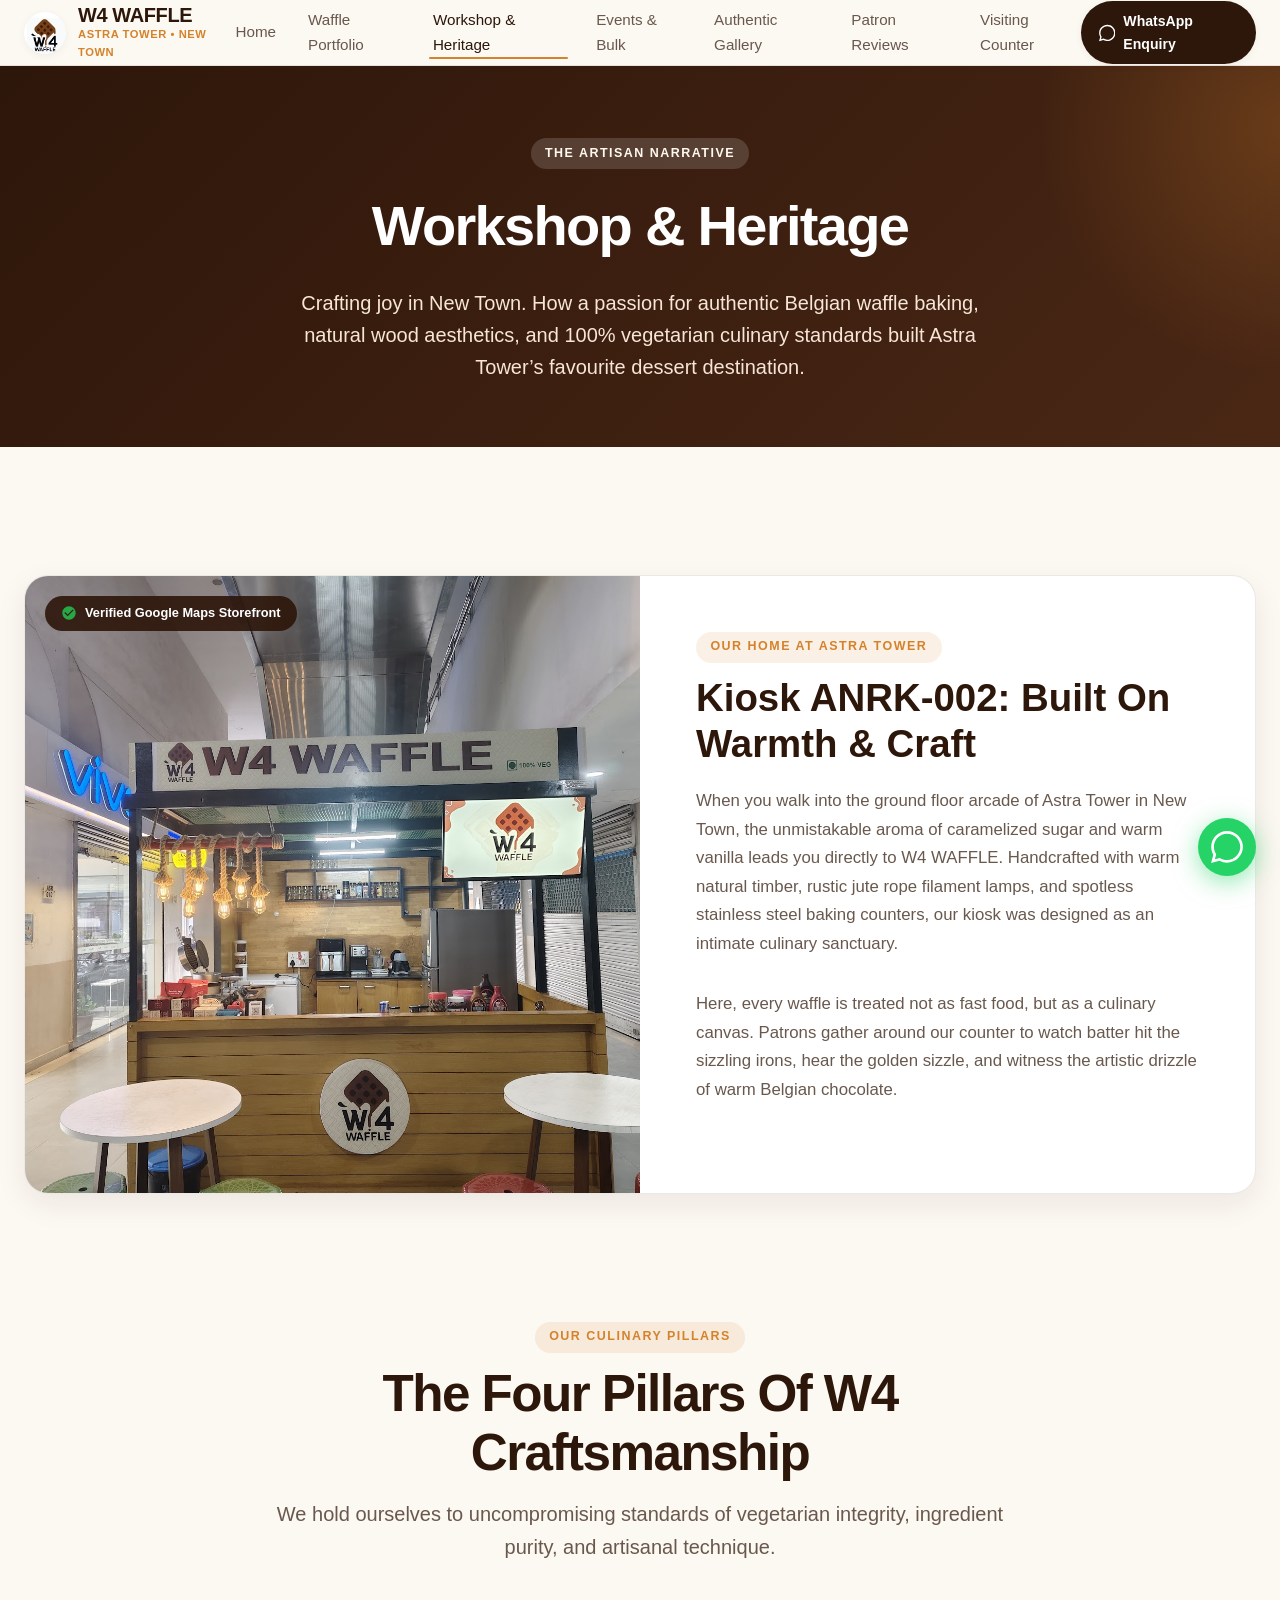
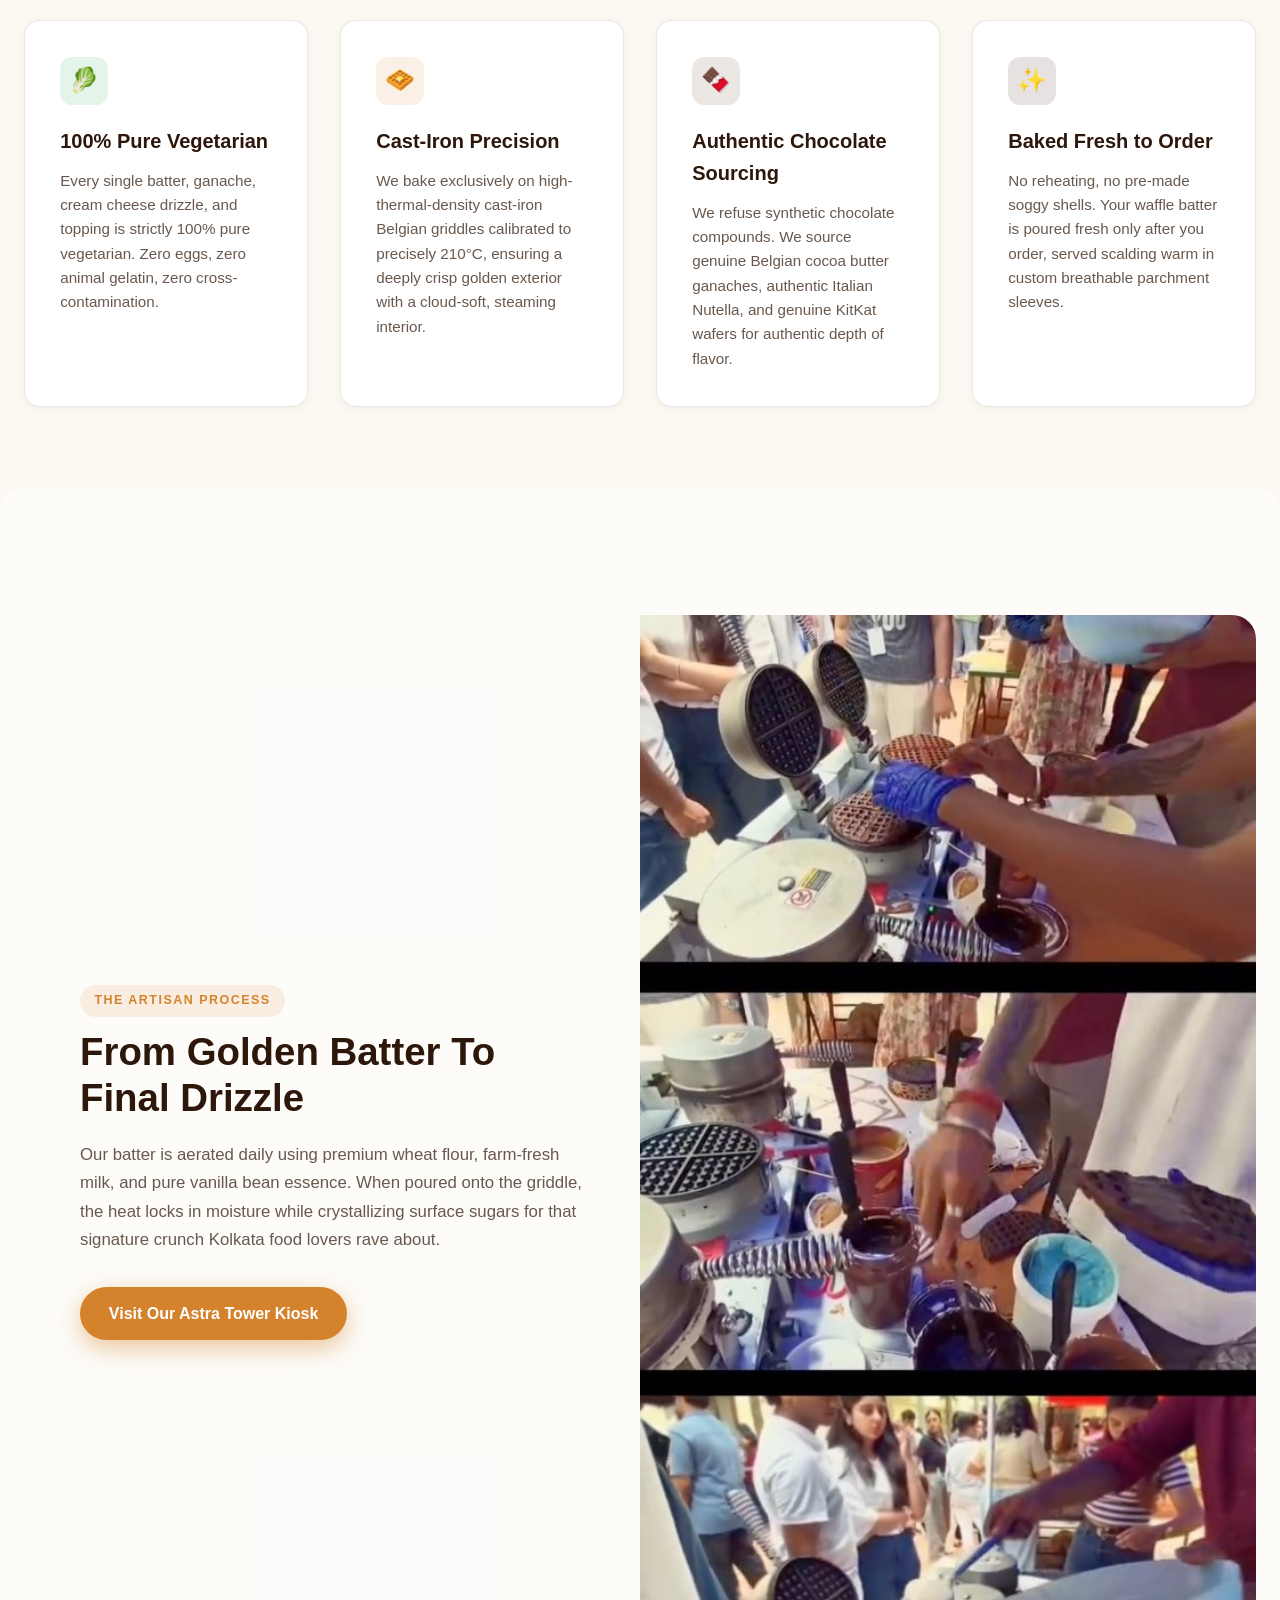
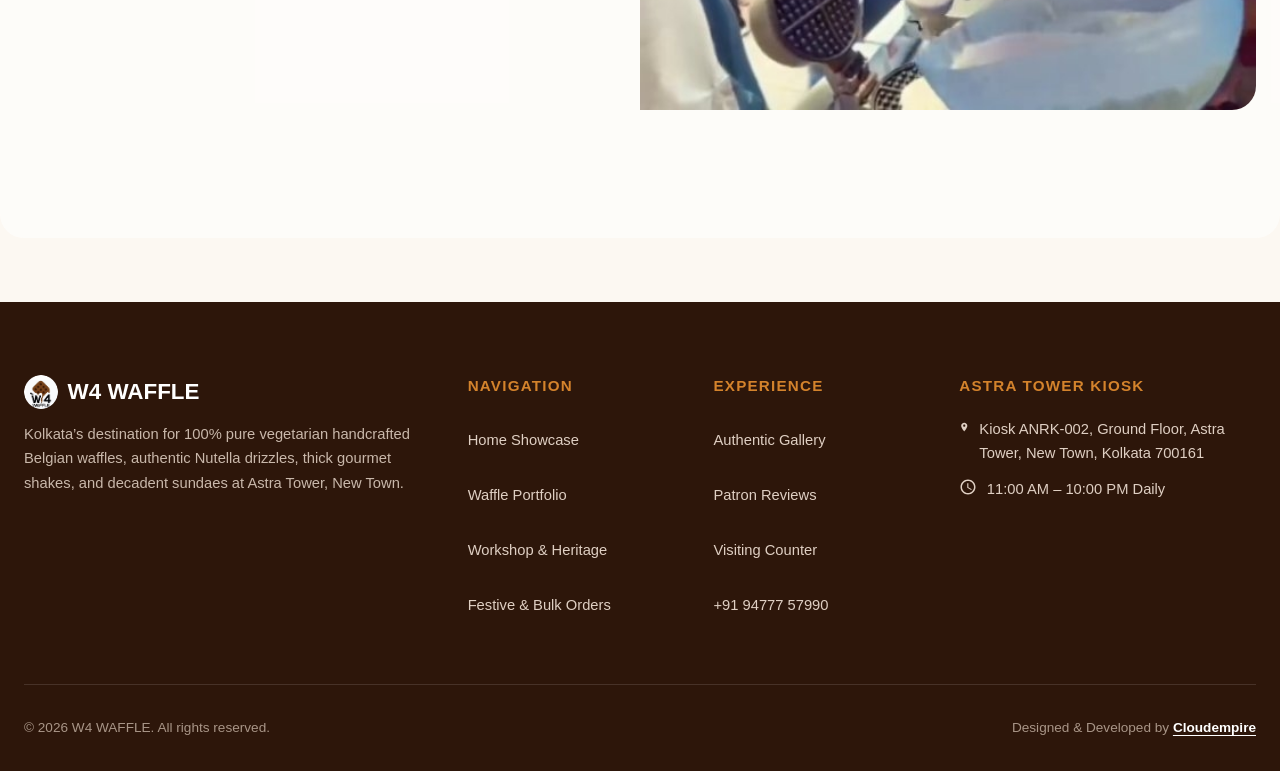
==== about.html @ 49a0f685 "Build W4 WAFFLE Kolkata multi-page portfolio website with 16:9 hero video" ====
<!DOCTYPE html>
<html lang="en">
<head>
  <meta charset="UTF-8">
  <meta name="viewport" content="width=device-width, initial-scale=1.0">
  <title>Workshop & Heritage | W4 WAFFLE Astra Tower Kolkata</title>
  <meta name="description" content="Discover the artisan craftsmanship, 100% pure vegetarian philosophy, and Astra Tower kiosk heritage behind W4 WAFFLE in New Town, Kolkata.">
  <link rel="icon" type="image/png" href="assets/images/favicon.png">
  <link rel="apple-touch-icon" href="assets/images/apple-touch-icon.png">
  <link rel="stylesheet" href="assets/css/style.css">
</head>
<body>

  <!-- Top Navigation Header -->
  <header class="site-header">
    <div class="header-inner">
      <a href="index.html" class="brand-link" aria-label="W4 WAFFLE Home">
        <img src="assets/images/logo.png" alt="W4 WAFFLE Brand Logo" class="brand-logo" width="42" height="42">
        <div class="brand-title-wrap">
          <span class="brand-name">W4 WAFFLE</span>
          <span class="brand-tag">Astra Tower • New Town</span>
        </div>
      </a>

      <nav aria-label="Primary Navigation">
        <ul class="nav-links">
          <li><a href="index.html" class="nav-link">Home</a></li>
          <li><a href="waffles.html" class="nav-link">Waffle Portfolio</a></li>
          <li><a href="about.html" class="nav-link active">Workshop & Heritage</a></li>
          <li><a href="catering.html" class="nav-link">Events & Bulk</a></li>
          <li><a href="gallery.html" class="nav-link">Authentic Gallery</a></li>
          <li><a href="reviews.html" class="nav-link">Patron Reviews</a></li>
          <li><a href="contact.html" class="nav-link">Visiting Counter</a></li>
        </ul>
      </nav>

      <div class="header-actions">
        <a href="https://wa.me/919477757990?text=Hello%20W4%20WAFFLE!%20I'd%20like%20to%20learn%20more%20about%20your%20waffle%20workshop." class="btn-header-wa" target="_blank" rel="noopener noreferrer" aria-label="Message W4 Waffle on WhatsApp">
          <svg width="18" height="18" viewBox="0 0 24 24" fill="currentColor"><path d="M.057 24l1.687-6.163c-1.041-1.804-1.588-3.849-1.587-5.946.003-6.556 5.338-11.891 11.893-11.891 3.181.001 6.167 1.24 8.413 3.488 2.245 2.248 3.481 5.236 3.48 8.414-.003 6.557-5.338 11.892-11.893 11.892-1.99-.001-3.951-.5-5.688-1.448l-6.305 1.654zm6.597-3.807c1.676.995 3.276 1.591 5.392 1.592 5.448 0 9.886-4.434 9.889-9.885.002-5.462-4.415-9.89-9.881-9.892-5.452 0-9.887 4.434-9.889 9.884-.001 2.225.651 3.891 1.746 5.634l-.999 3.648 3.742-.981z"/></svg>
          <span>WhatsApp Enquiry</span>
        </a>
        <button class="menu-toggle" aria-label="Toggle Navigation Menu" aria-expanded="false">
          <svg width="24" height="24" viewBox="0 0 24 24" fill="none" stroke="currentColor" stroke-width="2" stroke-linecap="round" stroke-linejoin="round">
            <line x1="3" y1="12" x2="21" y2="12"></line>
            <line x1="3" y1="6" x2="21" y2="6"></line>
            <line x1="3" y1="18" x2="21" y2="18"></line>
          </svg>
        </button>
      </div>
    </div>
  </header>

  <main>
    <!-- Subpage Banner -->
    <section class="subpage-banner">
      <div class="shell">
        <span class="eyebrow" style="background: rgba(255, 255, 255, 0.15); color: #fff9f0;">The Artisan Narrative</span>
        <h1 class="subpage-title">Workshop &amp; Heritage</h1>
        <p class="subpage-desc">
          Crafting joy in New Town. How a passion for authentic Belgian waffle baking, natural wood aesthetics, and 100% vegetarian culinary standards built Astra Tower’s favourite dessert destination.
        </p>
      </div>
    </section>

    <!-- Heritage Centerpiece: Real Google Maps Storefront -->
    <section class="section">
      <div class="showcase-centerpiece reveal">
        <div class="centerpiece-media">
          <img src="assets/images/storefront-kiosk.jpg" alt="W4 WAFFLE Kiosk Storefront at Astra Tower New Town" class="centerpiece-img" width="1600" height="1200" loading="lazy">
          <div class="centerpiece-badge">
            <svg width="16" height="16" viewBox="0 0 24 24" fill="#28a745"><path d="M12 2C6.48 2 2 6.48 2 12s4.48 10 10 10 10-4.48 10-10S17.52 2 12 2zm-2 15l-5-5 1.41-1.41L10 14.17l7.59-7.59L19 8l-9 9z"/></svg>
            <span>Verified Google Maps Storefront</span>
          </div>
        </div>
        <div class="centerpiece-body">
          <span class="eyebrow">Our Home At Astra Tower</span>
          <h2 class="centerpiece-title">Kiosk ANRK-002: Built On Warmth &amp; Craft</h2>
          <p class="centerpiece-text">
            When you walk into the ground floor arcade of Astra Tower in New Town, the unmistakable aroma of caramelized sugar and warm vanilla leads you directly to W4 WAFFLE. Handcrafted with warm natural timber, rustic jute rope filament lamps, and spotless stainless steel baking counters, our kiosk was designed as an intimate culinary sanctuary.
          </p>
          <p class="centerpiece-text">
            Here, every waffle is treated not as fast food, but as a culinary canvas. Patrons gather around our counter to watch batter hit the sizzling irons, hear the golden sizzle, and witness the artistic drizzle of warm Belgian chocolate.
          </p>
        </div>
      </div>
    </section>

    <!-- Sourcing & Culinary Philosophy -->
    <section class="section" style="padding-top: 0;">
      <div class="section-head reveal">
        <span class="eyebrow">Our Culinary Pillars</span>
        <h2 class="headline">The Four Pillars Of W4 Craftsmanship</h2>
        <p class="subhead">We hold ourselves to uncompromising standards of vegetarian integrity, ingredient purity, and artisanal technique.</p>
      </div>

      <div style="display: grid; grid-template-columns: repeat(auto-fit, minmax(280px, 1fr)); gap: 2rem;">
        <div class="review-card reveal" data-delay="1">
          <div style="width: 48px; height: 48px; border-radius: 12px; background: rgba(40, 167, 69, 0.12); display: flex; align-items: center; justify-content: center; margin-bottom: 1.25rem;">
            <span style="font-size: 1.5rem;">🥬</span>
          </div>
          <h3 style="font-size: 1.25rem; font-weight: 800; color: var(--color-primary); margin-bottom: 0.75rem;">100% Pure Vegetarian</h3>
          <p style="font-size: 0.95rem; color: var(--color-text-muted); line-height: 1.6;">
            Every single batter, ganache, cream cheese drizzle, and topping is strictly 100% pure vegetarian. Zero eggs, zero animal gelatin, zero cross-contamination.
          </p>
        </div>

        <div class="review-card reveal" data-delay="2">
          <div style="width: 48px; height: 48px; border-radius: 12px; background: rgba(212, 131, 44, 0.12); display: flex; align-items: center; justify-content: center; margin-bottom: 1.25rem;">
            <span style="font-size: 1.5rem;">🧇</span>
          </div>
          <h3 style="font-size: 1.25rem; font-weight: 800; color: var(--color-primary); margin-bottom: 0.75rem;">Cast-Iron Precision</h3>
          <p style="font-size: 0.95rem; color: var(--color-text-muted); line-height: 1.6;">
            We bake exclusively on high-thermal-density cast-iron Belgian griddles calibrated to precisely 210°C, ensuring a deeply crisp golden exterior with a cloud-soft, steaming interior.
          </p>
        </div>

        <div class="review-card reveal" data-delay="3">
          <div style="width: 48px; height: 48px; border-radius: 12px; background: rgba(109, 56, 30, 0.12); display: flex; align-items: center; justify-content: center; margin-bottom: 1.25rem;">
            <span style="font-size: 1.5rem;">🍫</span>
          </div>
          <h3 style="font-size: 1.25rem; font-weight: 800; color: var(--color-primary); margin-bottom: 0.75rem;">Authentic Chocolate Sourcing</h3>
          <p style="font-size: 0.95rem; color: var(--color-text-muted); line-height: 1.6;">
            We refuse synthetic chocolate compounds. We source genuine Belgian cocoa butter ganaches, authentic Italian Nutella, and genuine KitKat wafers for authentic depth of flavor.
          </p>
        </div>

        <div class="review-card reveal" data-delay="4">
          <div style="width: 48px; height: 48px; border-radius: 12px; background: rgba(45, 22, 10, 0.12); display: flex; align-items: center; justify-content: center; margin-bottom: 1.25rem;">
            <span style="font-size: 1.5rem;">✨</span>
          </div>
          <h3 style="font-size: 1.25rem; font-weight: 800; color: var(--color-primary); margin-bottom: 0.75rem;">Baked Fresh to Order</h3>
          <p style="font-size: 0.95rem; color: var(--color-text-muted); line-height: 1.6;">
            No reheating, no pre-made soggy shells. Your waffle batter is poured fresh only after you order, served scalding warm in custom breathable parchment sleeves.
          </p>
        </div>
      </div>
    </section>

    <!-- Workshop Action Showcase -->
    <section class="section" style="background: rgba(255, 255, 255, 0.6); border-radius: var(--radius-lg); margin-bottom: 4rem;">
      <div class="showcase-centerpiece reveal" style="border: none; box-shadow: none; background: transparent;">
        <div class="centerpiece-body">
          <span class="eyebrow">The Artisan Process</span>
          <h2 class="centerpiece-title">From Golden Batter To Final Drizzle</h2>
          <p class="centerpiece-text">
            Our batter is aerated daily using premium wheat flour, farm-fresh milk, and pure vanilla bean essence. When poured onto the griddle, the heat locks in moisture while crystallizing surface sugars for that signature crunch Kolkata food lovers rave about.
          </p>
          <a href="contact.html" class="btn-primary">Visit Our Astra Tower Kiosk</a>
        </div>
        <div class="centerpiece-media">
          <img src="assets/images/waffle-nutella-slice.jpg" alt="Artisan Waffle Iron Baking Workshop at W4 WAFFLE" class="centerpiece-img" width="540" height="960" loading="lazy">
        </div>
      </div>
    </section>
  </main>

  <!-- Site Footer -->
  <footer class="site-footer">
    <div class="footer-inner">
      <div class="footer-grid">
        <div>
          <div class="footer-brand-title">
            <img src="assets/images/logo.png" alt="W4 WAFFLE Logo" width="34" height="34" style="border-radius: 50%;">
            <span>W4 WAFFLE</span>
          </div>
          <p class="footer-brand-desc">
            Kolkata’s destination for 100% pure vegetarian handcrafted Belgian waffles, authentic Nutella drizzles, thick gourmet shakes, and decadent sundaes at Astra Tower, New Town.
          </p>
        </div>

        <div>
          <h3 class="footer-heading">Navigation</h3>
          <ul class="footer-links">
            <li><a href="index.html" class="footer-link">Home Showcase</a></li>
            <li><a href="waffles.html" class="footer-link">Waffle Portfolio</a></li>
            <li><a href="about.html" class="footer-link">Workshop & Heritage</a></li>
            <li><a href="catering.html" class="footer-link">Festive & Bulk Orders</a></li>
          </ul>
        </div>

        <div>
          <h3 class="footer-heading">Experience</h3>
          <ul class="footer-links">
            <li><a href="gallery.html" class="footer-link">Authentic Gallery</a></li>
            <li><a href="reviews.html" class="footer-link">Patron Reviews</a></li>
            <li><a href="contact.html" class="footer-link">Visiting Counter</a></li>
            <li><a href="tel:+919477757990" class="footer-link">+91 94777 57990</a></li>
          </ul>
        </div>

        <div>
          <h3 class="footer-heading">Astra Tower Kiosk</h3>
          <div class="footer-contact-item">
            <svg width="18" height="18" viewBox="0 0 24 24" fill="currentColor"><path d="M12 2C8.13 2 5 5.13 5 9c0 5.25 7 13 7 13s7-7.75 7-13c0-3.87-3.13-7-7-7zm0 9.5c-1.38 0-2.5-1.12-2.5-2.5s1.12-2.5 2.5-2.5 2.5 1.12 2.5 2.5-1.12 2.5-2.5 2.5z"/></svg>
            <span>Kiosk ANRK-002, Ground Floor, Astra Tower, New Town, Kolkata 700161</span>
          </div>
          <div class="footer-contact-item">
            <svg width="18" height="18" viewBox="0 0 24 24" fill="currentColor"><path d="M11.99 2C6.47 2 2 6.48 2 12s4.47 10 9.99 10C17.52 22 22 17.52 22 12S17.52 2 11.99 2zM12 20c-4.42 0-8-3.58-8-8s3.58-8 8-8 8 3.58 8 8-3.58 8-8 8zm.5-13H11v6l5.25 3.15.75-1.23-4.5-2.67z"/></svg>
            <span>11:00 AM – 10:00 PM Daily</span>
          </div>
        </div>
      </div>

      <div class="footer-bottom">
        <div>© 2026 W4 WAFFLE. All rights reserved.</div>
        <div class="cloudempire-attr">
          Designed &amp; Developed by <a href="https://cloudempire.tech/" target="_blank" rel="noopener noreferrer">Cloudempire</a>
        </div>
      </div>
    </div>
  </footer>

  <!-- Floating Mobile WhatsApp CTA -->
  <a href="https://wa.me/919477757990?text=Hello%20W4%20WAFFLE!%20I'm%20reading%20about%20your%20workshop." class="floating-wa-btn" target="_blank" rel="noopener noreferrer" aria-label="Open WhatsApp Chat">
    <svg width="32" height="32" viewBox="0 0 24 24" fill="currentColor"><path d="M.057 24l1.687-6.163c-1.041-1.804-1.588-3.849-1.587-5.946.003-6.556 5.338-11.891 11.893-11.891 3.181.001 6.167 1.24 8.413 3.488 2.245 2.248 3.481 5.236 3.48 8.414-.003 6.557-5.338 11.892-11.893 11.892-1.99-.001-3.951-.5-5.688-1.448l-6.305 1.654zm6.597-3.807c1.676.995 3.276 1.591 5.392 1.592 5.448 0 9.886-4.434 9.889-9.885.002-5.462-4.415-9.89-9.881-9.892-5.452 0-9.887 4.434-9.889 9.884-.001 2.225.651 3.891 1.746 5.634l-.999 3.648 3.742-.981z"/></svg>
  </a>

  <script src="assets/js/main.js"></script>
</body>
</html>
---- assets/css/style.css ----
/* ==========================================================================
   W4 WAFFLE - Modern Artisan Dessert Portfolio
   Astra Tower, New Town, Kolkata
   Apple-Inspired Aesthetics | WCAG AA Contrast | Fluid Responsiveness
   ========================================================================== */

:root {
  --color-bg: #fcf8f2;
  --color-surface: #ffffff;
  --color-surface-glass: rgba(255, 255, 255, 0.88);
  --color-card-bg: rgba(255, 255, 255, 0.94);
  --color-primary: #2d160a;
  --color-primary-light: #4a2715;
  --color-accent: #d4832c;
  --color-accent-hover: #b86e20;
  --color-accent-subtle: rgba(212, 131, 44, 0.12);
  --color-text-main: #1d1510;
  --color-text-muted: #69584d;
  --color-text-light: #948175;
  --color-border: rgba(69, 36, 17, 0.1);
  --color-border-glow: rgba(212, 131, 44, 0.35);
  --color-wa: #25D366;
  --color-wa-hover: #1ebd5b;
  
  --radius-sm: 8px;
  --radius-md: 16px;
  --radius-lg: 24px;
  --radius-full: 9999px;
  
  --shadow-sm: 0 2px 8px rgba(45, 22, 10, 0.05);
  --shadow-md: 0 10px 30px rgba(45, 22, 10, 0.08);
  --shadow-lg: 0 20px 50px rgba(45, 22, 10, 0.12);
  --shadow-glow: 0 0 35px rgba(212, 131, 44, 0.28);
  
  --font-sans: -apple-system, BlinkMacSystemFont, "SF Pro Display", "SF Pro Text", "Segoe UI", Roboto, Helvetica, Arial, sans-serif;
  --font-serif: "New York", Georgia, Cambria, "Times New Roman", serif;
  
  --transition-fast: 0.2s cubic-bezier(0.16, 1, 0.3, 1);
  --transition-smooth: 0.35s cubic-bezier(0.16, 1, 0.3, 1);
  --transition-bounce: 0.5s cubic-bezier(0.34, 1.56, 0.64, 1);
}

*, *::before, *::after {
  box-sizing: border-box;
  margin: 0;
  padding: 0;
}

html {
  scroll-behavior: smooth;
  font-size: 16px;
  background-color: var(--color-bg);
  color: var(--color-text-main);
  font-family: var(--font-sans);
  -webkit-font-smoothing: antialiased;
  -moz-osx-font-smoothing: grayscale;
}

body {
  min-height: 100vh;
  display: flex;
  flex-direction: column;
  overflow-x: hidden;
  line-height: 1.6;
}

img, video {
  max-width: 100%;
  height: auto;
  display: block;
}

a {
  color: inherit;
  text-decoration: none;
  transition: color var(--transition-fast);
}

button {
  font: inherit;
  border: none;
  background: none;
  cursor: pointer;
}

/* ==========================================================================
   Typography & Utilities
   ========================================================================== */
.section {
  max-width: 1320px;
  margin: 0 auto;
  padding: 5rem 1.5rem;
  width: 100%;
}

.shell {
  max-width: 860px;
  margin: 0 auto;
  width: 100%;
}

.section-head {
  text-align: center;
  max-width: 760px;
  margin: 0 auto 3.5rem;
}

.eyebrow {
  display: inline-flex;
  align-items: center;
  gap: 0.5rem;
  text-transform: uppercase;
  font-size: 0.78rem;
  font-weight: 700;
  letter-spacing: 0.12em;
  color: var(--color-accent);
  margin-bottom: 0.75rem;
  padding: 0.35rem 0.9rem;
  background: var(--color-accent-subtle);
  border-radius: var(--radius-full);
}

.headline {
  font-size: clamp(2.2rem, 4vw, 3.2rem);
  font-weight: 800;
  line-height: 1.15;
  color: var(--color-primary);
  letter-spacing: -0.03em;
  margin-bottom: 1rem;
}

.subhead {
  font-size: clamp(1.05rem, 1.8vw, 1.25rem);
  color: var(--color-text-muted);
  line-height: 1.65;
  font-weight: 400;
}

/* ==========================================================================
   Header & Navigation
   ========================================================================== */
.site-header {
  position: sticky;
  top: 0;
  z-index: 1000;
  background: rgba(252, 248, 242, 0.92);
  backdrop-filter: blur(20px);
  -webkit-backdrop-filter: blur(20px);
  border-bottom: 1px solid var(--color-border);
  height: 66px;
  display: flex;
  align-items: center;
}

.header-inner {
  max-width: 1320px;
  margin: 0 auto;
  padding: 0 1.5rem;
  width: 100%;
  display: flex;
  align-items: center;
  justify-content: space-between;
}

.brand-link {
  display: flex;
  align-items: center;
  gap: 0.75rem;
  font-weight: 800;
  font-size: 1.25rem;
  color: var(--color-primary);
  min-height: 44px;
}

.brand-logo {
  width: 42px;
  height: 42px;
  object-fit: contain;
  border-radius: var(--radius-full);
  box-shadow: var(--shadow-sm);
}

.brand-title-wrap {
  display: flex;
  flex-direction: column;
}

.brand-name {
  line-height: 1.1;
  letter-spacing: -0.02em;
}

.brand-tag {
  font-size: 0.7rem;
  color: var(--color-accent);
  font-weight: 600;
  letter-spacing: 0.05em;
  text-transform: uppercase;
}

.nav-links {
  display: flex;
  align-items: center;
  gap: 1.5rem;
  list-style: none;
}

.nav-link {
  font-size: 0.95rem;
  font-weight: 500;
  color: var(--color-text-muted);
  padding: 0.5rem 0.25rem;
  position: relative;
  min-height: 44px;
  display: inline-flex;
  align-items: center;
}

.nav-link:hover, .nav-link.active {
  color: var(--color-primary);
}

.nav-link.active::after {
  content: "";
  position: absolute;
  bottom: 6px;
  left: 0;
  right: 0;
  height: 2px;
  background: var(--color-accent);
  border-radius: var(--radius-full);
}

.header-actions {
  display: flex;
  align-items: center;
  gap: 0.75rem;
}

.btn-header-wa {
  display: inline-flex;
  align-items: center;
  gap: 0.5rem;
  background: var(--color-primary);
  color: #ffffff;
  padding: 0.55rem 1.1rem;
  border-radius: var(--radius-full);
  font-size: 0.88rem;
  font-weight: 600;
  min-height: 44px;
  box-shadow: var(--shadow-sm);
  transition: transform var(--transition-fast), background var(--transition-fast);
}

.btn-header-wa:hover {
  background: var(--color-primary-light);
  transform: translateY(-1px);
}

.menu-toggle {
  display: none;
  width: 44px;
  height: 44px;
  align-items: center;
  justify-content: center;
  background: transparent;
  color: var(--color-primary);
  min-height: 44px;
  min-width: 44px;
}

/* ==========================================================================
   Hero Section & 16:9 Landscape Video
   ========================================================================== */
.hero-section {
  position: relative;
  width: 100%;
  min-height: 82vh;
  display: flex;
  align-items: center;
  justify-content: center;
  background: #150904;
  overflow: hidden;
}

.hero-video-wrap {
  position: absolute;
  top: 0;
  left: 0;
  width: 100%;
  height: 100%;
  z-index: 1;
}

.hero-video {
  width: 100%;
  height: 100%;
  object-fit: cover;
  opacity: 0.78;
}

.hero-overlay {
  position: absolute;
  top: 0;
  left: 0;
  width: 100%;
  height: 100%;
  z-index: 2;
  background: linear-gradient(
    180deg,
    rgba(21, 9, 4, 0.45) 0%,
    rgba(21, 9, 4, 0.65) 50%,
    rgba(21, 9, 4, 0.92) 100%
  );
}

.hero-content {
  position: relative;
  z-index: 3;
  max-width: 960px;
  margin: 0 auto;
  padding: 4rem 1.5rem;
  text-align: center;
  color: #ffffff;
}

.hero-badge {
  display: inline-flex;
  align-items: center;
  gap: 0.5rem;
  background: rgba(255, 255, 255, 0.15);
  backdrop-filter: blur(12px);
  -webkit-backdrop-filter: blur(12px);
  border: 1px solid rgba(255, 255, 255, 0.25);
  border-radius: var(--radius-full);
  padding: 0.4rem 1.1rem;
  font-size: 0.85rem;
  font-weight: 600;
  color: #fff9f0;
  margin-bottom: 1.5rem;
  box-shadow: 0 4px 20px rgba(0, 0, 0, 0.3);
}

.hero-title {
  font-size: clamp(2.5rem, 6vw, 4.2rem);
  font-weight: 900;
  line-height: 1.08;
  letter-spacing: -0.04em;
  margin-bottom: 1.25rem;
  text-shadow: 0 3px 20px rgba(0, 0, 0, 0.6);
}

.hero-subtitle {
  font-size: clamp(1.1rem, 2.2vw, 1.35rem);
  color: #f7e9dc;
  max-width: 740px;
  margin: 0 auto 2.5rem;
  line-height: 1.6;
  text-shadow: 0 2px 10px rgba(0, 0, 0, 0.5);
}

.hero-cta-group {
  display: flex;
  align-items: center;
  justify-content: center;
  gap: 1rem;
  flex-wrap: wrap;
}

.btn-primary {
  display: inline-flex;
  align-items: center;
  gap: 0.6rem;
  background: var(--color-accent);
  color: #ffffff;
  padding: 0.85rem 1.8rem;
  border-radius: var(--radius-full);
  font-weight: 700;
  font-size: 1rem;
  min-height: 48px;
  box-shadow: 0 8px 25px rgba(212, 131, 44, 0.45);
  transition: transform var(--transition-fast), background var(--transition-fast), box-shadow var(--transition-fast);
}

.btn-primary:hover {
  background: var(--color-accent-hover);
  transform: translateY(-2px);
  box-shadow: 0 12px 30px rgba(212, 131, 44, 0.6);
}

.btn-glass {
  display: inline-flex;
  align-items: center;
  gap: 0.6rem;
  background: rgba(255, 255, 255, 0.12);
  backdrop-filter: blur(12px);
  -webkit-backdrop-filter: blur(12px);
  border: 1px solid rgba(255, 255, 255, 0.3);
  color: #ffffff;
  padding: 0.85rem 1.8rem;
  border-radius: var(--radius-full);
  font-weight: 600;
  font-size: 1rem;
  min-height: 48px;
  transition: transform var(--transition-fast), background var(--transition-fast);
}

.btn-glass:hover {
  background: rgba(255, 255, 255, 0.22);
  transform: translateY(-2px);
}

.hero-controls {
  position: absolute;
  bottom: 24px;
  right: 24px;
  z-index: 5;
}

.video-toggle-btn {
  background: rgba(255, 255, 255, 0.18);
  backdrop-filter: blur(10px);
  border: 1px solid rgba(255, 255, 255, 0.35);
  color: #ffffff;
  width: 44px;
  height: 44px;
  border-radius: var(--radius-full);
  display: flex;
  align-items: center;
  justify-content: center;
  cursor: pointer;
  transition: background var(--transition-fast);
  min-height: 44px;
  min-width: 44px;
}

.video-toggle-btn:hover {
  background: rgba(255, 255, 255, 0.32);
}

/* ==========================================================================
   TheDivine-Style Sticky Floating Filter Rail (MANDATORY STANDARD)
   ========================================================================== */
.filter-rail-sticky-wrap {
  position: sticky;
  top: 72px;
  z-index: 50;
  display: flex;
  justify-content: center;
  width: 100%;
  pointer-events: none;
  margin: -1.5rem auto 3rem;
  padding: 0 1rem;
}

.portfolio-filter {
  pointer-events: auto;
  display: flex;
  gap: 8px;
  flex-wrap: nowrap;
  overflow-x: auto;
  max-width: 100%;
  padding: 7px 10px;
  background: rgba(255, 250, 242, 0.96);
  border: 1px solid rgba(212, 163, 89, 0.35);
  border-radius: 100px;
  box-shadow: 0 14px 35px rgba(12, 30, 40, 0.12);
  backdrop-filter: blur(20px);
  -webkit-backdrop-filter: blur(20px);
  scrollbar-width: none;
  -webkit-overflow-scrolling: touch;
  scroll-snap-type: x mandatory;
}

.portfolio-filter::-webkit-scrollbar {
  display: none;
}

.filter-btn {
  flex: 0 0 auto;
  white-space: nowrap;
  scroll-snap-align: center;
  border-radius: 100px;
  padding: 9px 18px;
  font-size: 0.9rem;
  font-weight: 600;
  color: var(--color-text-muted);
  background: transparent;
  transition: all var(--transition-fast);
  min-height: 44px;
  display: inline-flex;
  align-items: center;
  justify-content: center;
}

.filter-btn:hover {
  color: var(--color-primary);
  background: rgba(212, 131, 44, 0.08);
}

.filter-btn.active {
  background: var(--color-primary);
  color: #ffffff;
  box-shadow: 0 4px 15px rgba(45, 22, 10, 0.25);
}

/* ==========================================================================
   Culinary Portfolio Grid & Cards
   ========================================================================== */
.portfolio-grid {
  display: grid;
  grid-template-columns: repeat(auto-fill, minmax(320px, 1fr));
  gap: 2rem;
  width: 100%;
}

.portfolio-card {
  background: var(--color-card-bg);
  border: 1px solid var(--color-border);
  border-radius: var(--radius-lg);
  overflow: hidden;
  box-shadow: var(--shadow-sm);
  display: flex;
  flex-direction: column;
  transition: transform var(--transition-smooth), box-shadow var(--transition-smooth), border-color var(--transition-smooth);
}

.portfolio-card:hover {
  transform: translateY(-8px);
  box-shadow: var(--shadow-lg);
  border-color: var(--color-border-glow);
}

.portfolio-card-media {
  position: relative;
  width: 100%;
  padding-top: 66%; /* 3:2 Aspect Ratio */
  overflow: hidden;
  background: #f0e6da;
}

.portfolio-card-img {
  position: absolute;
  top: 0;
  left: 0;
  width: 100%;
  height: 100%;
  object-fit: cover;
  transition: transform 0.6s cubic-bezier(0.16, 1, 0.3, 1);
}

.portfolio-card:hover .portfolio-card-img {
  transform: scale(1.05);
}

.portfolio-card-badge {
  position: absolute;
  top: 14px;
  right: 14px;
  background: rgba(45, 22, 10, 0.85);
  color: #ffffff;
  font-size: 0.72rem;
  font-weight: 700;
  text-transform: uppercase;
  letter-spacing: 0.06em;
  padding: 0.3rem 0.75rem;
  border-radius: var(--radius-full);
  backdrop-filter: blur(8px);
}

.portfolio-card-veg {
  position: absolute;
  top: 14px;
  left: 14px;
  width: 22px;
  height: 22px;
  background: #ffffff;
  border: 2px solid #28a745;
  border-radius: 4px;
  display: flex;
  align-items: center;
  justify-content: center;
}

.portfolio-card-veg::after {
  content: "";
  width: 8px;
  height: 8px;
  background: #28a745;
  border-radius: 50%;
}

.portfolio-card-body {
  padding: 1.75rem;
  display: flex;
  flex-direction: column;
  flex-grow: 1;
}

.portfolio-card-category {
  font-size: 0.76rem;
  font-weight: 700;
  color: var(--color-accent);
  text-transform: uppercase;
  letter-spacing: 0.08em;
  margin-bottom: 0.4rem;
}

.portfolio-card-title {
  font-size: 1.35rem;
  font-weight: 800;
  color: var(--color-primary);
  line-height: 1.25;
  margin-bottom: 0.75rem;
}

.portfolio-card-desc {
  font-size: 0.95rem;
  color: var(--color-text-muted);
  line-height: 1.6;
  margin-bottom: 1.25rem;
  flex-grow: 1;
}

.portfolio-card-specs {
  display: flex;
  flex-wrap: wrap;
  gap: 0.5rem;
  margin-bottom: 1.5rem;
}

.spec-chip {
  background: var(--color-bg);
  border: 1px solid var(--color-border);
  font-size: 0.75rem;
  font-weight: 600;
  color: var(--color-text-muted);
  padding: 0.25rem 0.65rem;
  border-radius: var(--radius-full);
}

.portfolio-card-footer {
  border-top: 1px solid var(--color-border);
  padding-top: 1.25rem;
  display: flex;
  align-items: center;
  justify-content: space-between;
}

.btn-card-wa {
  display: inline-flex;
  align-items: center;
  gap: 0.5rem;
  background: #25D366;
  color: #ffffff;
  padding: 0.6rem 1.1rem;
  border-radius: var(--radius-full);
  font-size: 0.88rem;
  font-weight: 700;
  min-height: 44px;
  transition: transform var(--transition-fast), background var(--transition-fast);
}

.btn-card-wa:hover {
  background: #1ebd5b;
  transform: translateY(-2px);
}

/* ==========================================================================
   Centerpiece Showcase (Heritage Workshop / Real Kiosk)
   ========================================================================== */
.showcase-centerpiece {
  background: #ffffff;
  border-radius: var(--radius-lg);
  border: 1px solid var(--color-border);
  overflow: hidden;
  box-shadow: var(--shadow-md);
  display: grid;
  grid-template-columns: 1fr 1fr;
  align-items: center;
  margin: 3rem 0;
}

.centerpiece-media {
  position: relative;
  height: 100%;
  min-height: 440px;
}

.centerpiece-img {
  width: 100%;
  height: 100%;
  object-fit: cover;
}

.centerpiece-badge {
  position: absolute;
  top: 20px;
  left: 20px;
  background: rgba(45, 22, 10, 0.9);
  color: #ffffff;
  padding: 0.45rem 1rem;
  border-radius: var(--radius-full);
  font-size: 0.8rem;
  font-weight: 700;
  display: inline-flex;
  align-items: center;
  gap: 0.5rem;
}

.centerpiece-body {
  padding: 3.5rem;
}

.centerpiece-title {
  font-size: clamp(1.8rem, 3vw, 2.4rem);
  font-weight: 800;
  color: var(--color-primary);
  line-height: 1.2;
  margin-bottom: 1.25rem;
}

.centerpiece-text {
  font-size: 1.05rem;
  color: var(--color-text-muted);
  line-height: 1.7;
  margin-bottom: 2rem;
}

.feature-list {
  list-style: none;
  display: flex;
  flex-direction: column;
  gap: 0.9rem;
  margin-bottom: 2rem;
}

.feature-item {
  display: flex;
  align-items: flex-start;
  gap: 0.75rem;
  font-size: 0.95rem;
  color: var(--color-text-main);
  font-weight: 500;
}

.feature-icon {
  width: 22px;
  height: 22px;
  color: var(--color-accent);
  flex-shrink: 0;
  margin-top: 2px;
}

/* ==========================================================================
   Reviews & Testimonials
   ========================================================================== */
.reviews-grid {
  display: grid;
  grid-template-columns: repeat(auto-fit, minmax(310px, 1fr));
  gap: 2rem;
}

.review-card {
  background: var(--color-surface);
  border: 1px solid var(--color-border);
  border-radius: var(--radius-md);
  padding: 2.2rem;
  box-shadow: var(--shadow-sm);
  display: flex;
  flex-direction: column;
  transition: transform var(--transition-smooth), box-shadow var(--transition-smooth);
}

.review-card:hover {
  transform: translateY(-6px);
  box-shadow: var(--shadow-md);
}

.review-stars {
  display: flex;
  gap: 3px;
  color: #f5a623;
  margin-bottom: 1rem;
}

.review-text {
  font-size: 1.05rem;
  color: var(--color-text-main);
  line-height: 1.65;
  font-style: italic;
  margin-bottom: 1.5rem;
  flex-grow: 1;
}

.review-author-wrap {
  display: flex;
  align-items: center;
  justify-content: space-between;
  border-top: 1px solid var(--color-border);
  padding-top: 1rem;
}

.review-author-info {
  display: flex;
  flex-direction: column;
}

.review-author {
  font-weight: 700;
  color: var(--color-primary);
  font-size: 0.95rem;
}

.review-meta {
  font-size: 0.78rem;
  color: var(--color-text-light);
}

.review-verified-badge {
  display: inline-flex;
  align-items: center;
  gap: 0.35rem;
  font-size: 0.75rem;
  font-weight: 600;
  color: #28a745;
  background: rgba(40, 167, 69, 0.1);
  padding: 0.25rem 0.6rem;
  border-radius: var(--radius-full);
}

/* ==========================================================================
   Gallery Section
   ========================================================================== */
.gallery-grid {
  display: grid;
  grid-template-columns: repeat(auto-fill, minmax(280px, 1fr));
  gap: 1.5rem;
}

.gallery-item {
  position: relative;
  border-radius: var(--radius-md);
  overflow: hidden;
  box-shadow: var(--shadow-sm);
  aspect-ratio: 4/3;
  background: #eee;
  cursor: pointer;
}

.gallery-img {
  width: 100%;
  height: 100%;
  object-fit: cover;
  transition: transform 0.5s ease;
}

.gallery-item:hover .gallery-img {
  transform: scale(1.06);
}

.gallery-caption {
  position: absolute;
  bottom: 0;
  left: 0;
  right: 0;
  padding: 1.5rem 1rem 0.8rem;
  background: linear-gradient(0deg, rgba(0, 0, 0, 0.8) 0%, transparent 100%);
  color: #ffffff;
  font-size: 0.85rem;
  font-weight: 600;
  transform: translateY(100%);
  transition: transform 0.3s ease;
}

.gallery-item:hover .gallery-caption {
  transform: translateY(0);
}

/* ==========================================================================
   Subpage Banners
   ========================================================================== */
.subpage-banner {
  background: linear-gradient(135deg, #2d160a 0%, #4a2715 100%);
  color: #ffffff;
  padding: 4.5rem 1.5rem 4rem;
  text-align: center;
  position: relative;
  overflow: hidden;
}

.subpage-banner::before {
  content: "";
  position: absolute;
  top: -50%;
  right: -20%;
  width: 500px;
  height: 500px;
  background: radial-gradient(circle, rgba(212, 131, 44, 0.25) 0%, transparent 70%);
  pointer-events: none;
}

.subpage-title {
  font-size: clamp(2.4rem, 5vw, 3.5rem);
  font-weight: 900;
  letter-spacing: -0.03em;
  margin-bottom: 1rem;
}

.subpage-desc {
  font-size: clamp(1.05rem, 2vw, 1.25rem);
  color: #f7e6d6;
  max-width: 680px;
  margin: 0 auto;
  line-height: 1.6;
}

/* ==========================================================================
   Bespoke WhatsApp Inquiry Form
   ========================================================================== */
.inquiry-card {
  background: #ffffff;
  border: 1px solid var(--color-border);
  border-radius: var(--radius-lg);
  padding: 3rem;
  box-shadow: var(--shadow-md);
  max-width: 760px;
  margin: 0 auto;
}

.form-grid {
  display: grid;
  grid-template-columns: 1fr 1fr;
  gap: 1.5rem;
  margin-bottom: 1.5rem;
}

.form-group-full {
  grid-column: 1 / -1;
}

.form-label {
  display: block;
  font-size: 0.85rem;
  font-weight: 700;
  color: var(--color-primary);
  margin-bottom: 0.5rem;
}

.form-input, .form-select, .form-textarea {
  width: 100%;
  padding: 0.85rem 1rem;
  border: 1px solid var(--color-border);
  border-radius: var(--radius-sm);
  background: var(--color-bg);
  color: var(--color-text-main);
  font-size: 0.95rem;
  transition: border-color var(--transition-fast), box-shadow var(--transition-fast);
  min-height: 44px;
}

.form-input:focus, .form-select:focus, .form-textarea:focus {
  outline: none;
  border-color: var(--color-accent);
  box-shadow: 0 0 0 3px rgba(212, 131, 44, 0.2);
}

.form-textarea {
  resize: vertical;
  min-height: 100px;
}

.form-helper {
  font-size: 0.8rem;
  color: var(--color-text-light);
  margin-top: 0.4rem;
}

.btn-form-submit {
  display: flex;
  align-items: center;
  justify-content: center;
  gap: 0.6rem;
  width: 100%;
  background: var(--color-wa);
  color: #ffffff;
  padding: 1rem 2rem;
  border-radius: var(--radius-full);
  font-size: 1.05rem;
  font-weight: 700;
  min-height: 52px;
  box-shadow: 0 6px 20px rgba(37, 211, 102, 0.35);
  transition: background var(--transition-fast), transform var(--transition-fast);
}

.btn-form-submit:hover {
  background: var(--color-wa-hover);
  transform: translateY(-2px);
}

/* ==========================================================================
   Footer
   ========================================================================== */
.site-footer {
  background: var(--color-primary);
  color: #f7ede2;
  padding: 4.5rem 1.5rem 2rem;
  margin-top: auto;
}

.footer-inner {
  max-width: 1320px;
  margin: 0 auto;
}

.footer-grid {
  display: grid;
  grid-template-columns: 2fr 1fr 1fr 1.5fr;
  gap: 3rem;
  margin-bottom: 3.5rem;
}

.footer-brand-title {
  font-size: 1.4rem;
  font-weight: 800;
  color: #ffffff;
  margin-bottom: 0.75rem;
  display: flex;
  align-items: center;
  gap: 0.6rem;
}

.footer-brand-desc {
  font-size: 0.92rem;
  color: #c9b8ab;
  line-height: 1.65;
  margin-bottom: 1.5rem;
}

.footer-heading {
  font-size: 0.95rem;
  font-weight: 700;
  text-transform: uppercase;
  letter-spacing: 0.08em;
  color: var(--color-accent);
  margin-bottom: 1.25rem;
}

.footer-links {
  list-style: none;
  display: flex;
  flex-direction: column;
  gap: 0.7rem;
}

.footer-link {
  font-size: 0.92rem;
  color: #dfcfc3;
  transition: color var(--transition-fast);
  min-height: 44px;
  display: inline-flex;
  align-items: center;
}

.footer-link:hover {
  color: #ffffff;
}

.footer-contact-item {
  display: flex;
  align-items: flex-start;
  gap: 0.6rem;
  font-size: 0.92rem;
  color: #dfcfc3;
  margin-bottom: 0.75rem;
}

.footer-bottom {
  border-top: 1px solid rgba(255, 255, 255, 0.12);
  padding-top: 2rem;
  display: flex;
  align-items: center;
  justify-content: space-between;
  flex-wrap: wrap;
  gap: 1rem;
  font-size: 0.85rem;
  color: #a89587;
}

.cloudempire-attr a {
  color: #ffffff;
  font-weight: 600;
  text-decoration: underline;
  text-underline-offset: 3px;
}

/* Floating Mobile WhatsApp Button */
.floating-wa-btn {
  position: fixed;
  bottom: 24px;
  right: 24px;
  z-index: 990;
  width: 58px;
  height: 58px;
  border-radius: var(--radius-full);
  background: var(--color-wa);
  color: #ffffff;
  display: flex;
  align-items: center;
  justify-content: center;
  box-shadow: 0 6px 25px rgba(37, 211, 102, 0.5);
  transition: transform var(--transition-fast), background var(--transition-fast);
  min-width: 44px;
  min-height: 44px;
}

.floating-wa-btn:hover {
  background: var(--color-wa-hover);
  transform: scale(1.08);
}

/* ==========================================================================
   Animations & Reveals
   ========================================================================== */
.reveal {
  opacity: 0;
  transform: translateY(24px);
  transition: opacity 0.8s cubic-bezier(0.16, 1, 0.3, 1), transform 0.8s cubic-bezier(0.16, 1, 0.3, 1);
}

.reveal.active {
  opacity: 1;
  transform: translateY(0);
}

[data-delay="1"] { transition-delay: 0.1s; }
[data-delay="2"] { transition-delay: 0.2s; }
[data-delay="3"] { transition-delay: 0.3s; }
[data-delay="4"] { transition-delay: 0.4s; }

@keyframes floatBadge {
  0%, 100% { transform: translateY(0px); }
  50% { transform: translateY(-6px); }
}

.float-badge {
  animation: floatBadge 4s ease-in-out infinite;
}

/* ==========================================================================
   Mobile Responsiveness & Mandatory Drawer Fix
   ========================================================================== */
@media (max-width: 960px) {
  .site-header {
    height: 66px;
  }

  .menu-toggle {
    display: flex;
  }

  /* MANDATORY MOBILE MENU DRAWER FIX (Line 103 of Instructions) */
  .nav-links {
    position: fixed;
    top: 66px;
    left: 0;
    width: 100vw;
    height: calc(100vh - 66px);
    height: calc(100dvh - 66px);
    overflow-y: auto;
    z-index: 999;
    background: rgba(252, 248, 242, 0.98);
    backdrop-filter: blur(25px);
    -webkit-backdrop-filter: blur(25px);
    flex-direction: column;
    align-items: stretch;
    padding: 2.5rem 2rem;
    gap: 1rem;
    transform: translateX(-100%);
    transition: transform 0.35s cubic-bezier(0.16, 1, 0.3, 1);
  }

  .nav-links.open {
    transform: translateX(0);
  }

  .nav-link {
    font-size: 1.25rem;
    font-weight: 700;
    padding: 0.75rem 1rem;
    border-radius: var(--radius-md);
    min-height: 48px;
  }

  .nav-link:hover, .nav-link.active {
    background: rgba(212, 131, 44, 0.1);
  }

  .showcase-centerpiece {
    grid-template-columns: 1fr;
  }

  .centerpiece-media {
    min-height: 300px;
  }

  .centerpiece-body {
    padding: 2.2rem 1.5rem;
  }

  .footer-grid {
    grid-template-columns: 1fr 1fr;
    gap: 2.5rem;
  }

  .form-grid {
    grid-template-columns: 1fr;
  }
}

@media (max-width: 640px) {
  .footer-grid {
    grid-template-columns: 1fr;
  }
  
  .filter-rail-sticky-wrap {
    top: 66px;
    padding: 0 0.5rem;
  }

  .portfolio-filter {
    padding: 6px 8px;
    gap: 6px;
  }

  .filter-btn {
    padding: 8px 14px;
    font-size: 0.85rem;
  }

  .inquiry-card {
    padding: 2rem 1.25rem;
  }
}

@media (prefers-reduced-motion: reduce) {
  *, *::before, *::after {
    animation-duration: 0.01ms !important;
    animation-iteration-count: 1 !important;
    transition-duration: 0.01ms !important;
    scroll-behavior: auto !important;
  }
}
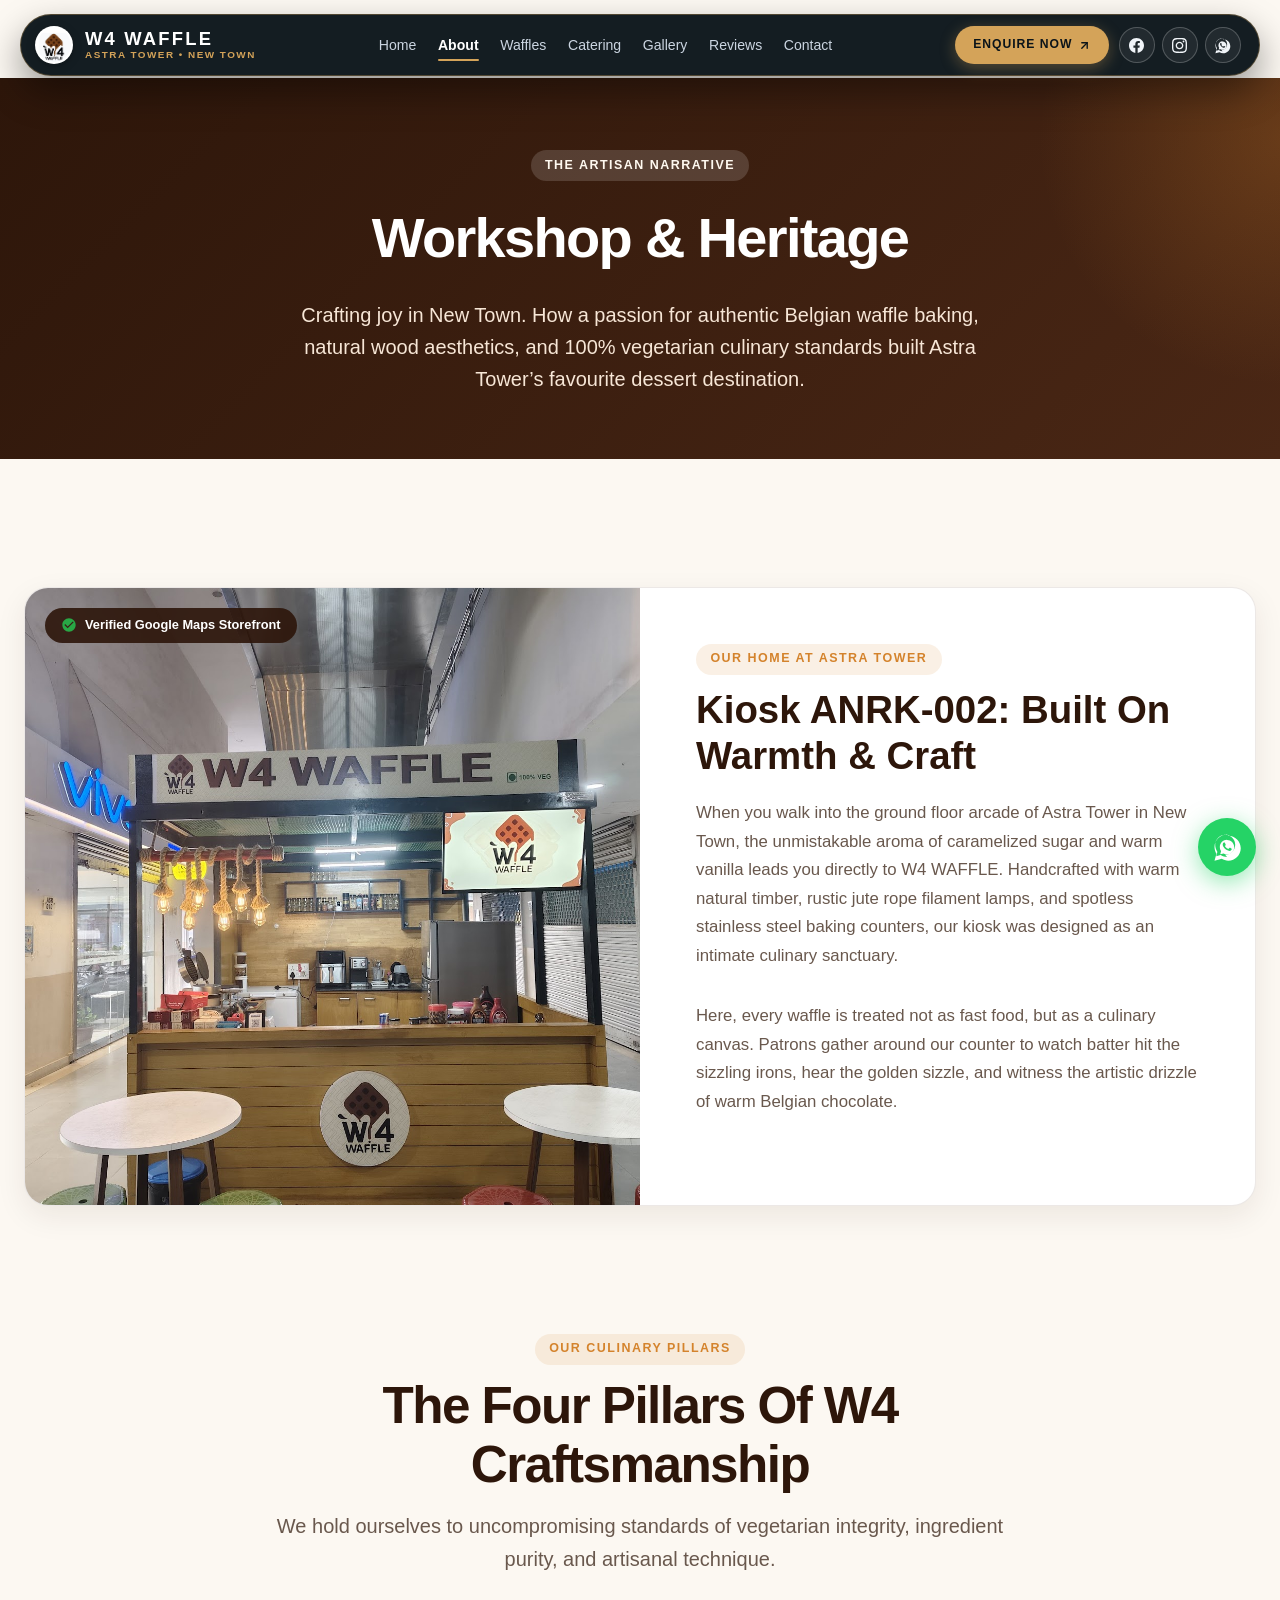
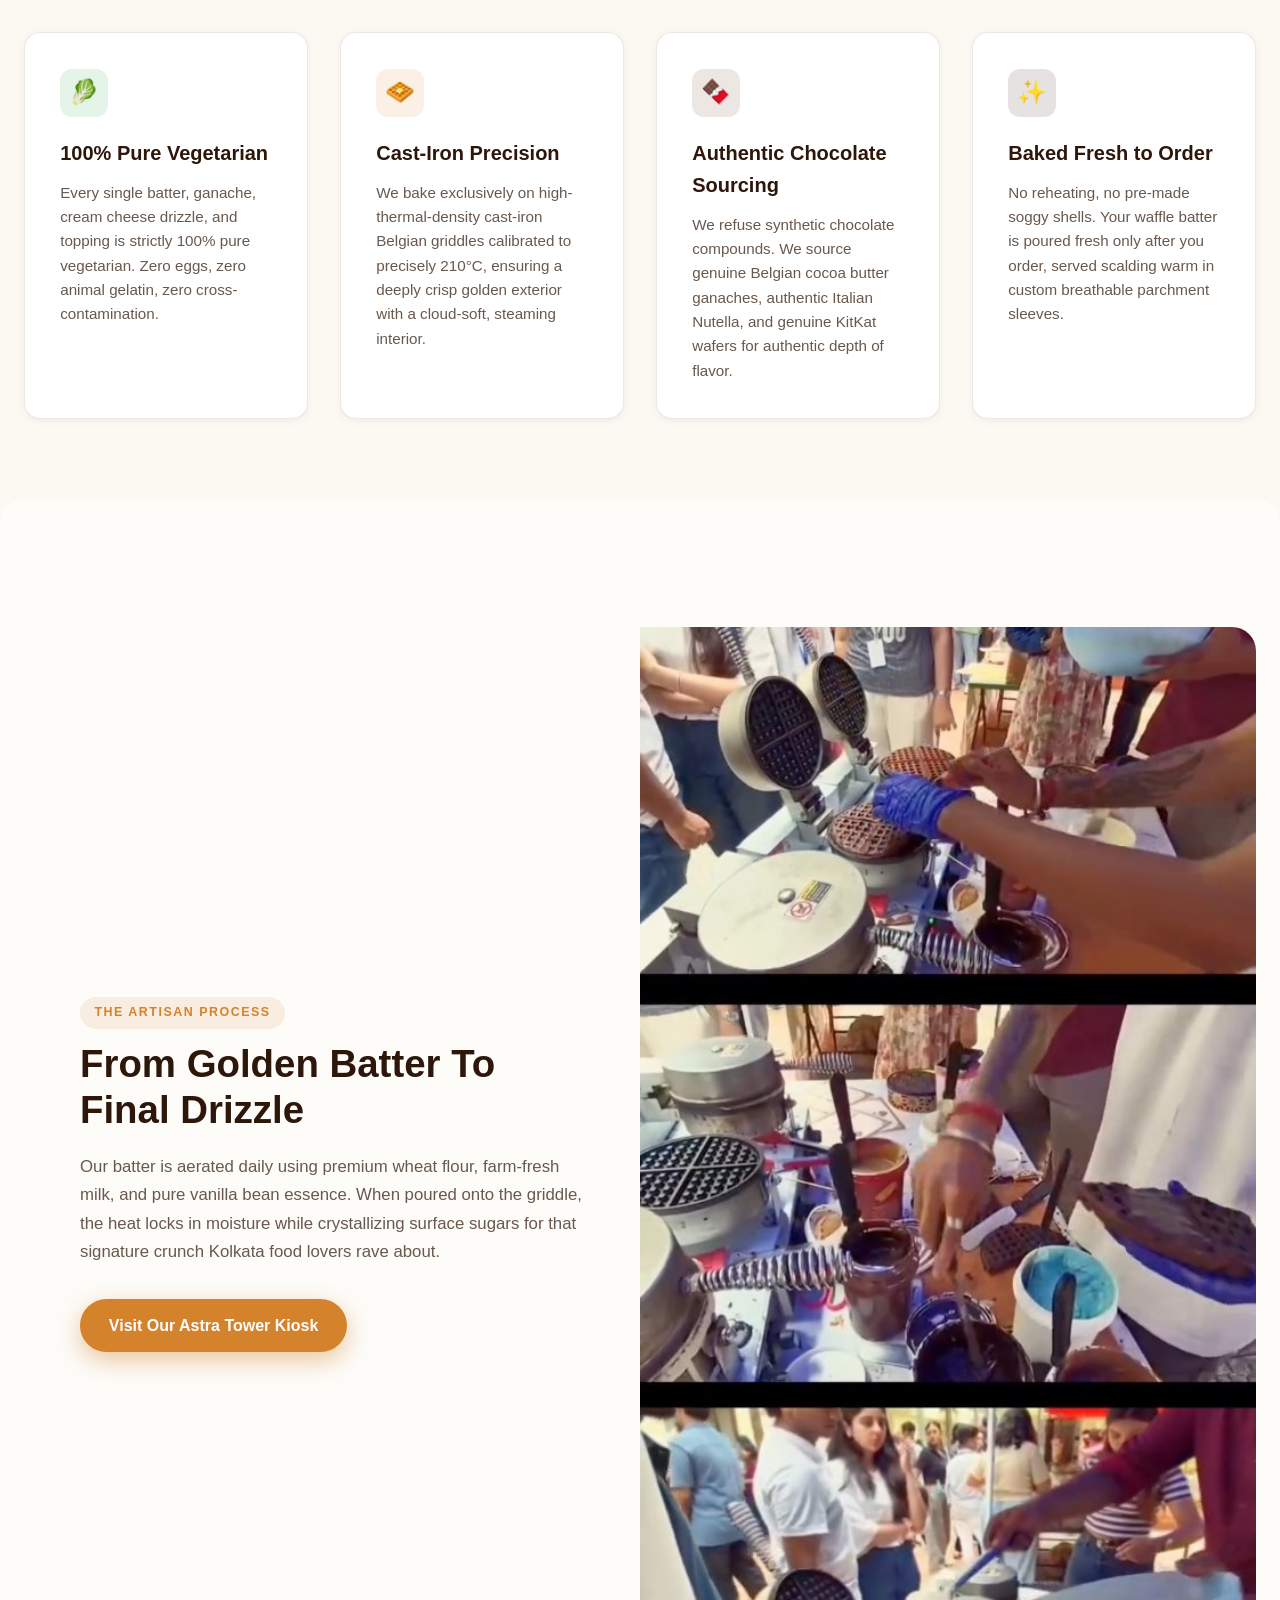
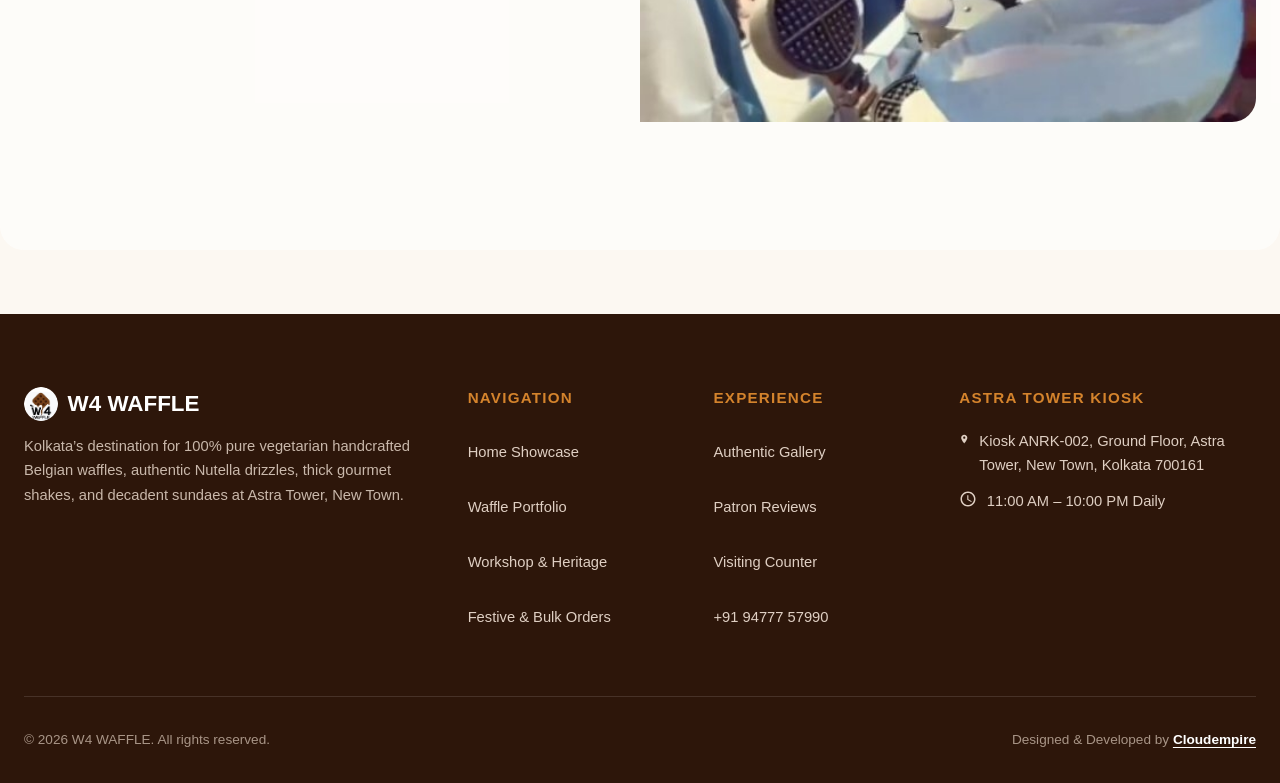
==== commit ebc8f5d1: "Update header to exact TheDivine floating dark pill navbar with short one-line tabs, gold CTA, and o" ====
--- a/about.html
+++ b/about.html
@@ -11,34 +11,47 @@
 </head>
 <body>
 
-  <!-- Top Navigation Header -->
+    <!-- Top Navigation Header: TheDivine-Style Floating Dark Pill -->
   <header class="site-header">
     <div class="header-inner">
       <a href="index.html" class="brand-link" aria-label="W4 WAFFLE Home">
-        <img src="assets/images/logo.png" alt="W4 WAFFLE Brand Logo" class="brand-logo" width="42" height="42">
+        <img src="assets/images/logo.png" alt="W4 WAFFLE Brand Logo" class="brand-logo" width="38" height="38">
         <div class="brand-title-wrap">
           <span class="brand-name">W4 WAFFLE</span>
-          <span class="brand-tag">Astra Tower • New Town</span>
+          <span class="brand-tag">ASTRA TOWER • NEW TOWN</span>
         </div>
       </a>
 
       <nav aria-label="Primary Navigation">
         <ul class="nav-links">
           <li><a href="index.html" class="nav-link">Home</a></li>
-          <li><a href="waffles.html" class="nav-link">Waffle Portfolio</a></li>
-          <li><a href="about.html" class="nav-link active">Workshop & Heritage</a></li>
-          <li><a href="catering.html" class="nav-link">Events & Bulk</a></li>
-          <li><a href="gallery.html" class="nav-link">Authentic Gallery</a></li>
-          <li><a href="reviews.html" class="nav-link">Patron Reviews</a></li>
-          <li><a href="contact.html" class="nav-link">Visiting Counter</a></li>
+          <li><a href="about.html" class="nav-link active">About</a></li>
+          <li><a href="waffles.html" class="nav-link">Waffles</a></li>
+          <li><a href="catering.html" class="nav-link">Catering</a></li>
+          <li><a href="gallery.html" class="nav-link">Gallery</a></li>
+          <li><a href="reviews.html" class="nav-link">Reviews</a></li>
+          <li><a href="contact.html" class="nav-link">Contact</a></li>
         </ul>
       </nav>
 
       <div class="header-actions">
-        <a href="https://wa.me/919477757990?text=Hello%20W4%20WAFFLE!%20I'd%20like%20to%20learn%20more%20about%20your%20waffle%20workshop." class="btn-header-wa" target="_blank" rel="noopener noreferrer" aria-label="Message W4 Waffle on WhatsApp">
-          <svg width="18" height="18" viewBox="0 0 24 24" fill="currentColor"><path d="M.057 24l1.687-6.163c-1.041-1.804-1.588-3.849-1.587-5.946.003-6.556 5.338-11.891 11.893-11.891 3.181.001 6.167 1.24 8.413 3.488 2.245 2.248 3.481 5.236 3.48 8.414-.003 6.557-5.338 11.892-11.893 11.892-1.99-.001-3.951-.5-5.688-1.448l-6.305 1.654zm6.597-3.807c1.676.995 3.276 1.591 5.392 1.592 5.448 0 9.886-4.434 9.889-9.885.002-5.462-4.415-9.89-9.881-9.892-5.452 0-9.887 4.434-9.889 9.884-.001 2.225.651 3.891 1.746 5.634l-.999 3.648 3.742-.981z"/></svg>
-          <span>WhatsApp Enquiry</span>
+        <a href="https://wa.me/919477757990?text=Hello%20W4%20WAFFLE!%20I'd%20like%20to%20enquire%20about%20your%20delicacies." class="btn-header-cta" target="_blank" rel="noopener noreferrer" aria-label="WhatsApp enquiry">
+          <span>ENQUIRE NOW</span>
+          <svg width="13" height="13" viewBox="0 0 24 24" fill="none" stroke="currentColor" stroke-width="2.5" stroke-linecap="round" stroke-linejoin="round"><line x1="7" y1="17" x2="17" y2="7"></line><polyline points="7 7 17 7 17 17"></polyline></svg>
         </a>
+
+        <div class="header-social-group">
+          <a href="https://www.facebook.com/" class="header-social-btn" target="_blank" rel="noopener noreferrer" aria-label="W4 WAFFLE on Facebook">
+            <svg width="15" height="15" viewBox="0 0 24 24" fill="currentColor"><path d="M24 12.073c0-6.627-5.373-12-12-12s-12 5.373-12 12c0 5.99 4.388 10.954 10.125 11.854v-8.385H7.078v-3.47h3.047V9.43c0-3.007 1.792-4.669 4.533-4.669 1.312 0 2.686.235 2.686.235v2.953H15.83c-1.491 0-1.956.925-1.956 1.874v2.25h3.328l-.532 3.47h-2.796v8.385C19.612 23.027 24 18.062 24 12.073z"/></svg>
+          </a>
+          <a href="https://www.instagram.com/w4_waffle/" class="header-social-btn" target="_blank" rel="noopener noreferrer" aria-label="W4 WAFFLE on Instagram">
+            <svg width="15" height="15" viewBox="0 0 24 24" fill="currentColor"><path d="M12 2.163c3.204 0 3.584.012 4.85.07 3.252.148 4.771 1.691 4.919 4.919.058 1.265.069 1.645.069 4.849 0 3.205-.012 3.584-.069 4.849-.149 3.225-1.664 4.771-4.919 4.919-1.266.058-1.644.07-4.85.07-3.204 0-3.584-.012-4.849-.07-3.26-.149-4.771-1.699-4.919-4.92-.058-1.265-.07-1.644-.07-4.849 0-3.204.013-3.583.07-4.849.149-3.227 1.664-4.771 4.919-4.919 1.266-.057 1.645-.069 4.849-.069zm0-2.163c-3.259 0-3.667.014-4.947.072-4.358.2-6.78 2.618-6.98 6.98-.059 1.281-.073 1.689-.073 4.948 0 3.259.014 3.668.072 4.948.2 4.358 2.618 6.78 6.98 6.98 1.281.058 1.689.072 4.948.072 3.259 0 3.668-.014 4.948-.072 4.354-.2 6.782-2.618 6.979-6.98.059-1.28.073-1.689.073-4.948 0-3.259-.014-3.667-.072-4.947-.196-4.354-2.617-6.78-6.979-6.98-1.281-.059-1.69-.073-4.949-.073zm0 5.838c-3.403 0-6.162 2.759-6.162 6.162s2.759 6.163 6.162 6.163 6.162-2.759 6.162-6.163c0-3.403-2.759-6.162-6.162-6.162zm0 10.162c-2.209 0-4-1.79-4-4 0-2.209 1.791-4 4-4s4 1.791 4 4c0 2.21-1.791 4-4 4zm6.406-11.845c-.796 0-1.441.645-1.441 1.44s.645 1.44 1.441 1.44c.795 0 1.439-.645 1.439-1.44s-.644-1.44-1.439-1.44z"/></svg>
+          </a>
+          <a href="https://wa.me/919477757990?text=Hello%20W4%20WAFFLE!%20I'm%20inquiring%20about%20your%20delicacies." class="header-social-btn" target="_blank" rel="noopener noreferrer" aria-label="W4 WAFFLE on WhatsApp">
+            <svg width="17" height="17" viewBox="0 0 24 24" fill="currentColor"><path d="M12.031 6.172c-3.181 0-5.767 2.586-5.768 5.766-.001 1.298.38 2.27 1.019 3.287l-.711 2.598 2.669-.699c.969.54 1.772.846 2.791.846 3.18 0 5.766-2.586 5.767-5.766.001-3.18-2.585-5.768-5.767-5.767zm3.364 8.169c-.14.392-.716.721-1.012.766-.282.043-.654.062-1.054-.067-.245-.079-.564-.187-1.012-.381-1.78-.771-2.929-2.583-3.018-2.702-.089-.118-.724-.964-.724-1.839 0-.875.459-1.306.623-1.482.164-.176.357-.22.476-.22.119 0 .238.001.342.006.11.005.257-.042.402.308.149.358.508 1.238.552 1.328.045.089.075.194.015.313-.059.119-.089.193-.178.298-.09.104-.188.232-.268.312-.09.089-.183.186-.079.365.104.179.463.764.995 1.238.685.61 1.263.799 1.442.888.179.09.283.075.387-.045.105-.119.447-.521.566-.7.119-.179.238-.149.397-.089.159.059 1.012.477 1.186.564.174.087.291.131.334.205.043.074.043.432-.097.824z"/><path d="M12.004 2c-5.514 0-10 4.486-10 10 0 1.954.564 3.78 1.543 5.332l-1.547 5.668 5.81-1.523c1.496.893 3.242 1.523 5.194 1.523 5.514 0 10-4.486 10-10s-4.486-10-10-10zm0 18c-1.748 0-3.376-.505-4.757-1.375l-.341-.215-3.527.925.941-3.45-.236-.375c-.967-1.536-1.516-3.351-1.516-5.26 0-4.411 3.589-8 8-8s8 3.589 8 8-3.589 8-8 8z"/></svg>
+          </a>
+        </div>
+
         <button class="menu-toggle" aria-label="Toggle Navigation Menu" aria-expanded="false">
           <svg width="24" height="24" viewBox="0 0 24 24" fill="none" stroke="currentColor" stroke-width="2" stroke-linecap="round" stroke-linejoin="round">
             <line x1="3" y1="12" x2="21" y2="12"></line>
@@ -211,8 +224,8 @@
   </footer>
 
   <!-- Floating Mobile WhatsApp CTA -->
-  <a href="https://wa.me/919477757990?text=Hello%20W4%20WAFFLE!%20I'm%20reading%20about%20your%20workshop." class="floating-wa-btn" target="_blank" rel="noopener noreferrer" aria-label="Open WhatsApp Chat">
-    <svg width="32" height="32" viewBox="0 0 24 24" fill="currentColor"><path d="M.057 24l1.687-6.163c-1.041-1.804-1.588-3.849-1.587-5.946.003-6.556 5.338-11.891 11.893-11.891 3.181.001 6.167 1.24 8.413 3.488 2.245 2.248 3.481 5.236 3.48 8.414-.003 6.557-5.338 11.892-11.893 11.892-1.99-.001-3.951-.5-5.688-1.448l-6.305 1.654zm6.597-3.807c1.676.995 3.276 1.591 5.392 1.592 5.448 0 9.886-4.434 9.889-9.885.002-5.462-4.415-9.89-9.881-9.892-5.452 0-9.887 4.434-9.889 9.884-.001 2.225.651 3.891 1.746 5.634l-.999 3.648 3.742-.981z"/></svg>
+  <a href="https://wa.me/919477757990?text=Hello%20W4%20WAFFLE!%20I'm%20inquiring%20about%20your%20delicacies." class="floating-wa-btn" target="_blank" rel="noopener noreferrer" aria-label="Open WhatsApp Chat">
+    <svg width="30" height="30" viewBox="0 0 24 24" fill="currentColor"><path d="M12.031 6.172c-3.181 0-5.767 2.586-5.768 5.766-.001 1.298.38 2.27 1.019 3.287l-.711 2.598 2.669-.699c.969.54 1.772.846 2.791.846 3.18 0 5.766-2.586 5.767-5.766.001-3.18-2.585-5.768-5.767-5.767zm3.364 8.169c-.14.392-.716.721-1.012.766-.282.043-.654.062-1.054-.067-.245-.079-.564-.187-1.012-.381-1.78-.771-2.929-2.583-3.018-2.702-.089-.118-.724-.964-.724-1.839 0-.875.459-1.306.623-1.482.164-.176.357-.22.476-.22.119 0 .238.001.342.006.11.005.257-.042.402.308.149.358.508 1.238.552 1.328.045.089.075.194.015.313-.059.119-.089.193-.178.298-.09.104-.188.232-.268.312-.09.089-.183.186-.079.365.104.179.463.764.995 1.238.685.61 1.263.799 1.442.888.179.09.283.075.387-.045.105-.119.447-.521.566-.7.119-.179.238-.149.397-.089.159.059 1.012.477 1.186.564.174.087.291.131.334.205.043.074.043.432-.097.824z"/><path d="M12.004 2c-5.514 0-10 4.486-10 10 0 1.954.564 3.78 1.543 5.332l-1.547 5.668 5.81-1.523c1.496.893 3.242 1.523 5.194 1.523 5.514 0 10-4.486 10-10s-4.486-10-10-10zm0 18c-1.748 0-3.376-.505-4.757-1.375l-.341-.215-3.527.925.941-3.45-.236-.375c-.967-1.536-1.516-3.351-1.516-5.26 0-4.411 3.589-8 8-8s8 3.589 8 8-3.589 8-8 8z"/></svg>
   </a>
 
   <script src="assets/js/main.js"></script>
--- a/assets/css/style.css
+++ b/assets/css/style.css
@@ -137,47 +137,58 @@
 }
 
 /* ==========================================================================
-   Header & Navigation
+   Header & Navigation (TheDivine-Style Floating Dark Pill Navbar)
    ========================================================================== */
+body {
+  padding-top: 78px;
+}
+
 .site-header {
-  position: sticky;
-  top: 0;
+  position: fixed;
+  top: 14px;
+  left: 0;
+  width: 100%;
   z-index: 1000;
-  background: rgba(252, 248, 242, 0.92);
+  display: flex;
+  justify-content: center;
+  padding: 0 1.25rem;
+  pointer-events: none;
+}
+
+.header-inner {
+  pointer-events: auto;
+  width: 100%;
+  max-width: 1320px;
+  background: rgba(11, 20, 25, 0.96);
+  border: 1px solid rgba(212, 163, 89, 0.32);
+  border-radius: 9999px;
+  box-shadow: 0 16px 36px rgba(0, 0, 0, 0.4);
   backdrop-filter: blur(20px);
   -webkit-backdrop-filter: blur(20px);
-  border-bottom: 1px solid var(--color-border);
-  height: 66px;
-  display: flex;
-  align-items: center;
-}
-
-.header-inner {
-  max-width: 1320px;
-  margin: 0 auto;
-  padding: 0 1.5rem;
-  width: 100%;
   display: flex;
   align-items: center;
   justify-content: space-between;
+  padding: 8px 18px 8px 14px;
+  gap: 1rem;
 }
 
 .brand-link {
   display: flex;
   align-items: center;
   gap: 0.75rem;
-  font-weight: 800;
-  font-size: 1.25rem;
-  color: var(--color-primary);
+  text-decoration: none;
   min-height: 44px;
+  flex-shrink: 0;
 }
 
 .brand-logo {
-  width: 42px;
-  height: 42px;
+  width: 38px;
+  height: 38px;
+  border-radius: 50%;
+  background: #ffffff;
+  padding: 2px;
+  box-shadow: 0 2px 8px rgba(0, 0, 0, 0.3);
   object-fit: contain;
-  border-radius: var(--radius-full);
-  box-shadow: var(--shadow-sm);
 }
 
 .brand-title-wrap {
@@ -186,38 +197,54 @@
 }
 
 .brand-name {
+  font-family: var(--font-display);
+  font-size: 1.15rem;
+  font-weight: 700;
+  letter-spacing: 0.12em;
+  color: #ffffff;
+  text-transform: uppercase;
   line-height: 1.1;
-  letter-spacing: -0.02em;
 }
 
 .brand-tag {
-  font-size: 0.7rem;
-  color: var(--color-accent);
+  font-size: 0.62rem;
   font-weight: 600;
-  letter-spacing: 0.05em;
+  letter-spacing: 0.15em;
+  color: #d4a359;
   text-transform: uppercase;
+  line-height: 1.2;
 }
 
 .nav-links {
   display: flex;
   align-items: center;
-  gap: 1.5rem;
+  gap: 1.35rem;
   list-style: none;
+  margin: 0;
+  padding: 0;
 }
 
 .nav-link {
-  font-size: 0.95rem;
+  font-size: 0.88rem;
   font-weight: 500;
-  color: var(--color-text-muted);
-  padding: 0.5rem 0.25rem;
+  color: #cbd5e1;
+  text-decoration: none;
+  padding: 6px 0;
   position: relative;
+  white-space: nowrap !important;
+  transition: color 0.2s ease;
   min-height: 44px;
   display: inline-flex;
   align-items: center;
 }
 
-.nav-link:hover, .nav-link.active {
-  color: var(--color-primary);
+.nav-link:hover {
+  color: #d4a359;
+}
+
+.nav-link.active {
+  color: #ffffff;
+  font-weight: 600;
 }
 
 .nav-link.active::after {
@@ -227,34 +254,80 @@
   left: 0;
   right: 0;
   height: 2px;
-  background: var(--color-accent);
-  border-radius: var(--radius-full);
+  background: #d4a359;
+  border-radius: 2px;
 }
 
 .header-actions {
   display: flex;
   align-items: center;
-  gap: 0.75rem;
-}
-
-.btn-header-wa {
+  gap: 0.6rem;
+  flex-shrink: 0;
+}
+
+/* Gold Pill CTA matching TheDivine */
+.btn-header-cta {
   display: inline-flex;
   align-items: center;
-  gap: 0.5rem;
-  background: var(--color-primary);
-  color: #ffffff;
-  padding: 0.55rem 1.1rem;
-  border-radius: var(--radius-full);
-  font-size: 0.88rem;
-  font-weight: 600;
-  min-height: 44px;
-  box-shadow: var(--shadow-sm);
-  transition: transform var(--transition-fast), background var(--transition-fast);
-}
-
-.btn-header-wa:hover {
-  background: var(--color-primary-light);
+  gap: 0.35rem;
+  background: #d4a359;
+  color: #0b1419;
+  padding: 8px 18px;
+  border-radius: 9999px;
+  font-size: 0.76rem;
+  font-weight: 700;
+  text-transform: uppercase;
+  letter-spacing: 0.08em;
+  text-decoration: none;
+  min-height: 38px;
+  white-space: nowrap !important;
+  box-shadow: 0 4px 15px rgba(212, 163, 89, 0.35);
+  transition: all 0.2s ease;
+}
+
+.btn-header-cta:hover {
+  background: #e6b870;
   transform: translateY(-1px);
+  box-shadow: 0 6px 20px rgba(212, 163, 89, 0.5);
+  color: #0b1419;
+}
+
+.btn-header-cta svg {
+  transition: transform 0.2s ease;
+}
+
+.btn-header-cta:hover svg {
+  transform: translate(2px, -2px);
+}
+
+/* Circular Social Buttons matching TheDivine */
+.header-social-group {
+  display: flex;
+  align-items: center;
+  gap: 0.45rem;
+}
+
+.header-social-btn {
+  width: 36px;
+  height: 36px;
+  border-radius: 50%;
+  border: 1px solid rgba(255, 255, 255, 0.22);
+  background: rgba(255, 255, 255, 0.06);
+  display: inline-flex;
+  align-items: center;
+  justify-content: center;
+  color: #f1f5f9;
+  text-decoration: none;
+  transition: all 0.2s ease;
+  min-width: 36px;
+  min-height: 36px;
+}
+
+.header-social-btn:hover {
+  background: rgba(212, 163, 89, 0.2);
+  border-color: #d4a359;
+  color: #d4a359;
+  transform: translateY(-2px);
 }
 
 .menu-toggle {
@@ -264,7 +337,7 @@
   align-items: center;
   justify-content: center;
   background: transparent;
-  color: var(--color-primary);
+  color: #ffffff;
   min-height: 44px;
   min-width: 44px;
 }
@@ -1151,12 +1224,44 @@
    Mobile Responsiveness & Mandatory Drawer Fix
    ========================================================================== */
 @media (max-width: 960px) {
+  body {
+    padding-top: 72px;
+  }
+
   .site-header {
-    height: 66px;
+    top: 10px;
+    padding: 0 0.75rem;
+  }
+
+  .header-inner {
+    padding: 6px 14px 6px 10px;
+  }
+
+  .brand-logo {
+    width: 34px;
+    height: 34px;
+  }
+
+  .brand-name {
+    font-size: 0.98rem;
+  }
+
+  .brand-tag {
+    font-size: 0.54rem;
+  }
+
+  .btn-header-cta {
+    padding: 7px 12px;
+    font-size: 0.7rem;
+  }
+
+  .header-social-group {
+    display: none;
   }
 
   .menu-toggle {
     display: flex;
+    color: #ffffff;
   }
 
   /* MANDATORY MOBILE MENU DRAWER FIX (Line 103 of Instructions) */
@@ -1169,13 +1274,13 @@
     height: calc(100dvh - 66px);
     overflow-y: auto;
     z-index: 999;
-    background: rgba(252, 248, 242, 0.98);
+    background: rgba(11, 20, 25, 0.98);
     backdrop-filter: blur(25px);
     -webkit-backdrop-filter: blur(25px);
     flex-direction: column;
     align-items: stretch;
-    padding: 2.5rem 2rem;
-    gap: 1rem;
+    padding: 2rem 1.5rem;
+    gap: 0.85rem;
     transform: translateX(-100%);
     transition: transform 0.35s cubic-bezier(0.16, 1, 0.3, 1);
   }
@@ -1185,15 +1290,18 @@
   }
 
   .nav-link {
-    font-size: 1.25rem;
+    font-size: 1.15rem;
     font-weight: 700;
-    padding: 0.75rem 1rem;
+    color: #f1f5f9;
+    padding: 0.85rem 1rem;
     border-radius: var(--radius-md);
     min-height: 48px;
+    border-bottom: 1px solid rgba(255, 255, 255, 0.08);
   }
 
   .nav-link:hover, .nav-link.active {
-    background: rgba(212, 131, 44, 0.1);
+    color: #d4a359;
+    background: rgba(212, 163, 89, 0.12);
   }
 
   .showcase-centerpiece {
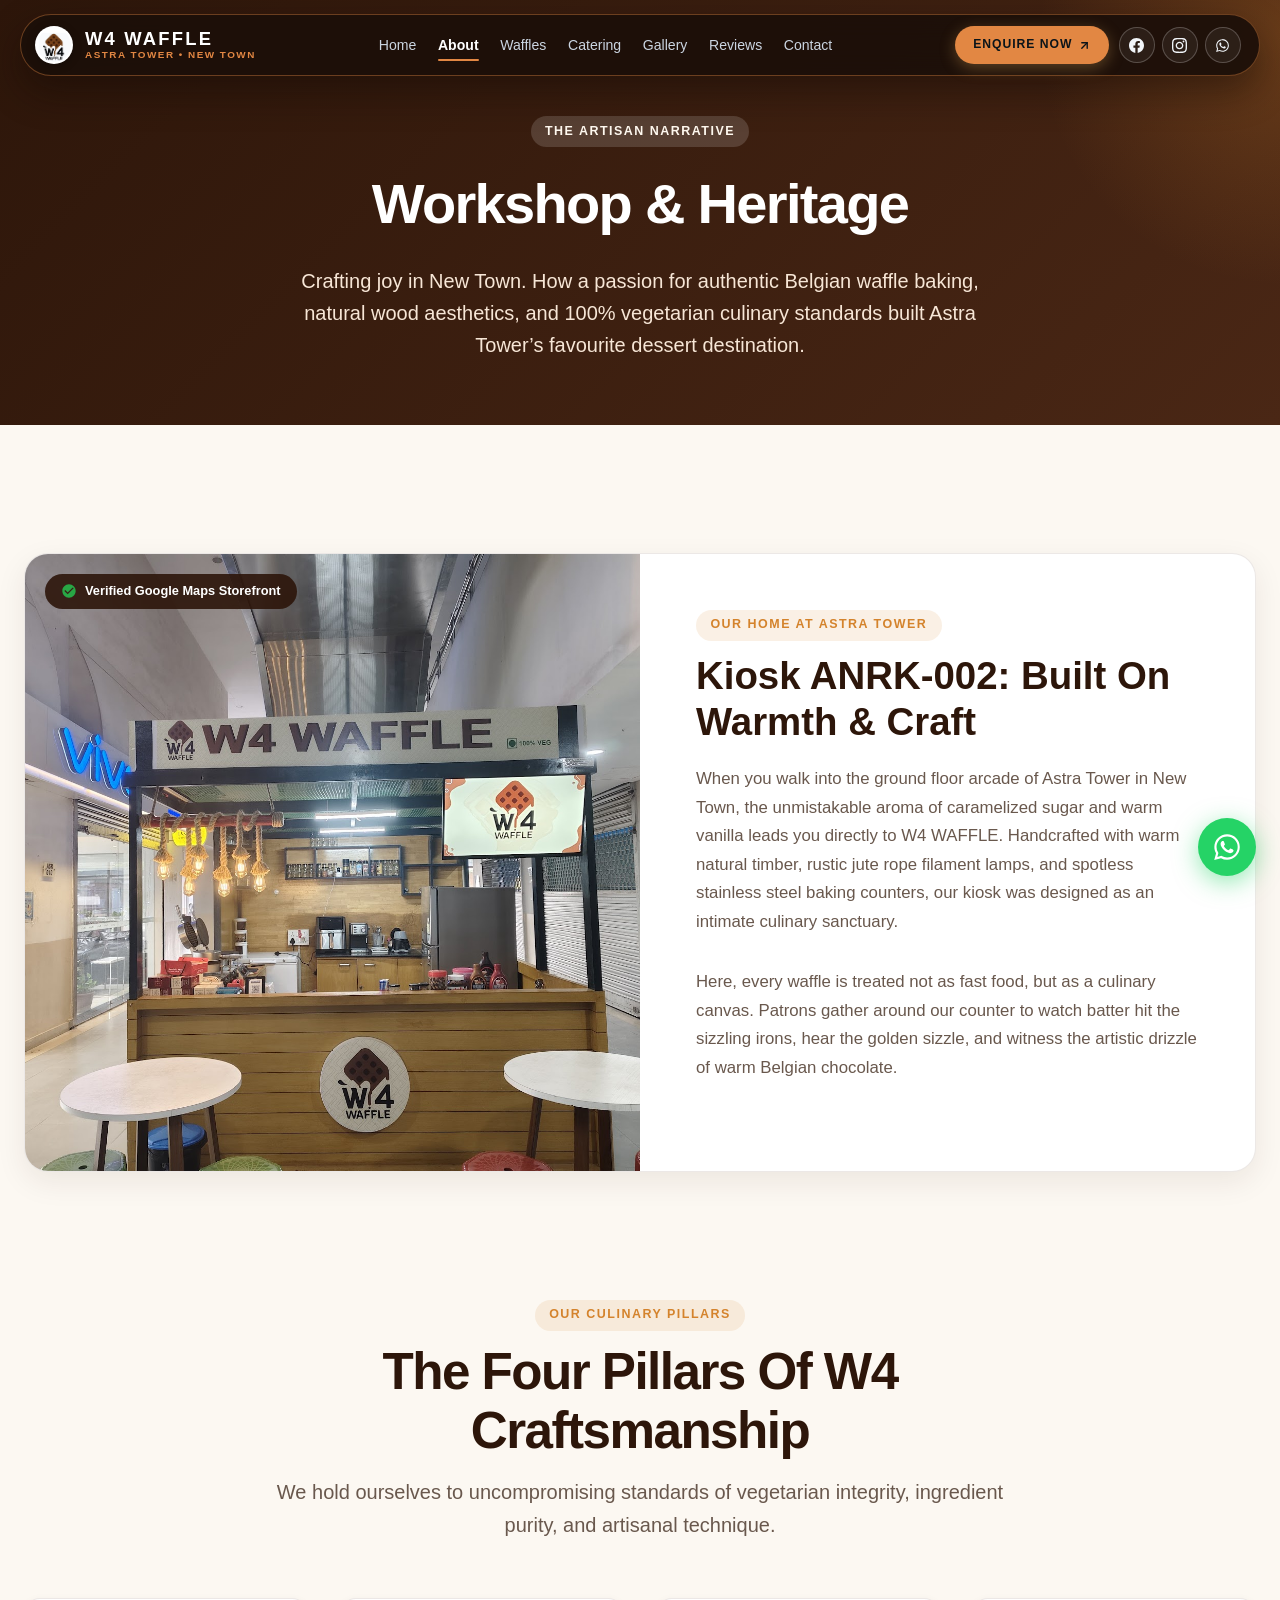
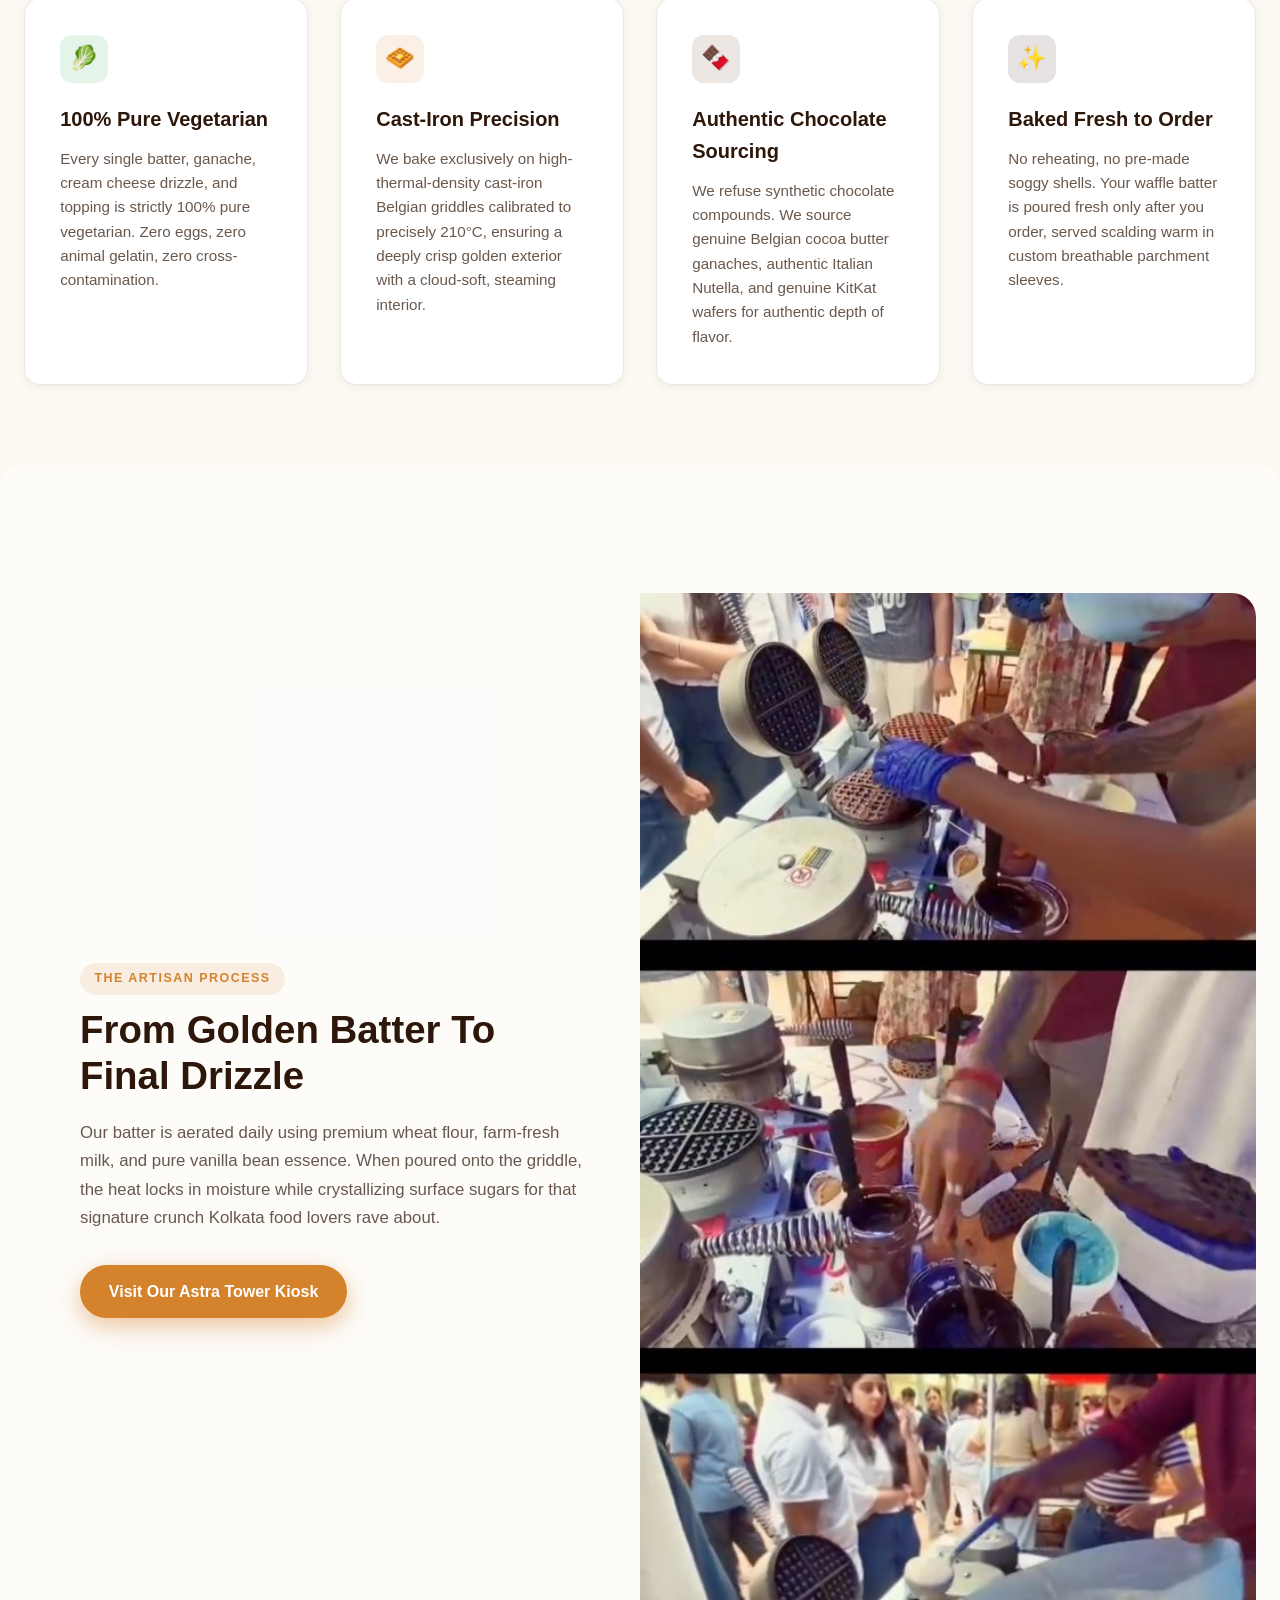
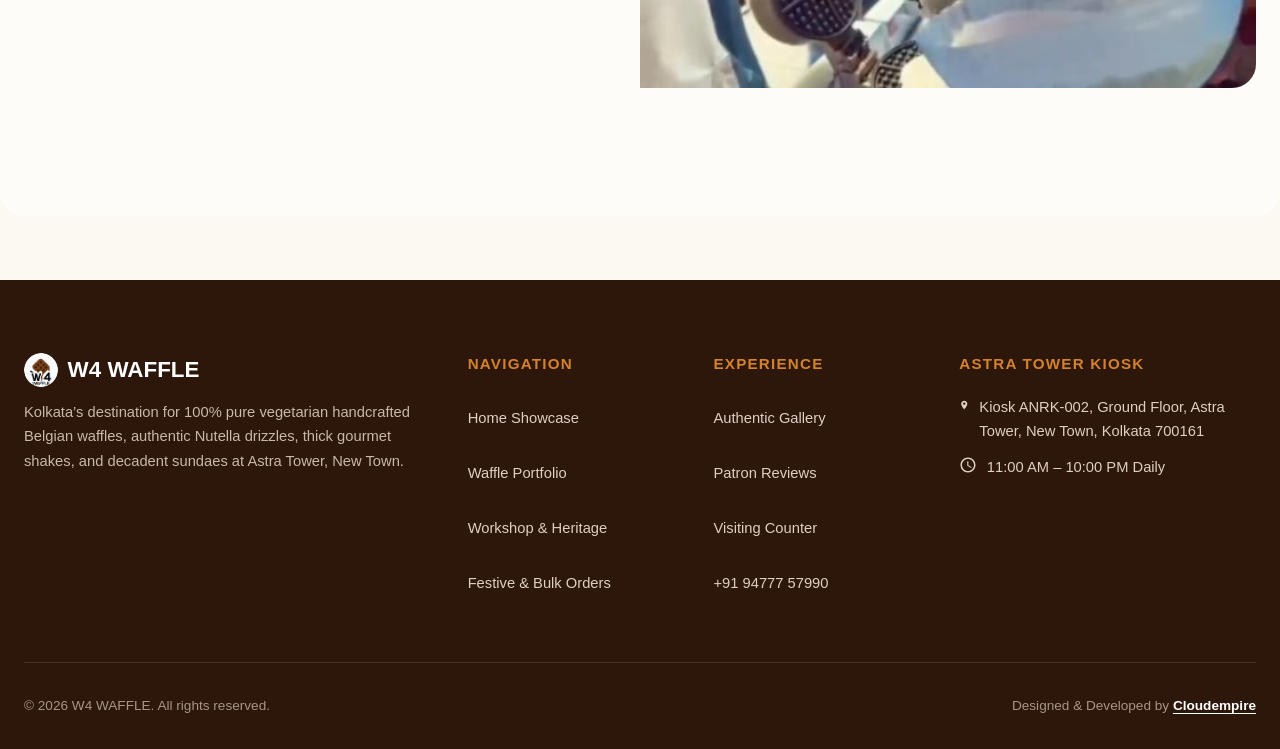
==== commit 0329df50: "Refine floating navbar to warm Belgian chocolate brand theme, eliminate top white space, and standar" ====
--- a/about.html
+++ b/about.html
@@ -48,7 +48,7 @@
             <svg width="15" height="15" viewBox="0 0 24 24" fill="currentColor"><path d="M12 2.163c3.204 0 3.584.012 4.85.07 3.252.148 4.771 1.691 4.919 4.919.058 1.265.069 1.645.069 4.849 0 3.205-.012 3.584-.069 4.849-.149 3.225-1.664 4.771-4.919 4.919-1.266.058-1.644.07-4.85.07-3.204 0-3.584-.012-4.849-.07-3.26-.149-4.771-1.699-4.919-4.92-.058-1.265-.07-1.644-.07-4.849 0-3.204.013-3.583.07-4.849.149-3.227 1.664-4.771 4.919-4.919 1.266-.057 1.645-.069 4.849-.069zm0-2.163c-3.259 0-3.667.014-4.947.072-4.358.2-6.78 2.618-6.98 6.98-.059 1.281-.073 1.689-.073 4.948 0 3.259.014 3.668.072 4.948.2 4.358 2.618 6.78 6.98 6.98 1.281.058 1.689.072 4.948.072 3.259 0 3.668-.014 4.948-.072 4.354-.2 6.782-2.618 6.979-6.98.059-1.28.073-1.689.073-4.948 0-3.259-.014-3.667-.072-4.947-.196-4.354-2.617-6.78-6.979-6.98-1.281-.059-1.69-.073-4.949-.073zm0 5.838c-3.403 0-6.162 2.759-6.162 6.162s2.759 6.163 6.162 6.163 6.162-2.759 6.162-6.163c0-3.403-2.759-6.162-6.162-6.162zm0 10.162c-2.209 0-4-1.79-4-4 0-2.209 1.791-4 4-4s4 1.791 4 4c0 2.21-1.791 4-4 4zm6.406-11.845c-.796 0-1.441.645-1.441 1.44s.645 1.44 1.441 1.44c.795 0 1.439-.645 1.439-1.44s-.644-1.44-1.439-1.44z"/></svg>
           </a>
           <a href="https://wa.me/919477757990?text=Hello%20W4%20WAFFLE!%20I'm%20inquiring%20about%20your%20delicacies." class="header-social-btn" target="_blank" rel="noopener noreferrer" aria-label="W4 WAFFLE on WhatsApp">
-            <svg width="17" height="17" viewBox="0 0 24 24" fill="currentColor"><path d="M12.031 6.172c-3.181 0-5.767 2.586-5.768 5.766-.001 1.298.38 2.27 1.019 3.287l-.711 2.598 2.669-.699c.969.54 1.772.846 2.791.846 3.18 0 5.766-2.586 5.767-5.766.001-3.18-2.585-5.768-5.767-5.767zm3.364 8.169c-.14.392-.716.721-1.012.766-.282.043-.654.062-1.054-.067-.245-.079-.564-.187-1.012-.381-1.78-.771-2.929-2.583-3.018-2.702-.089-.118-.724-.964-.724-1.839 0-.875.459-1.306.623-1.482.164-.176.357-.22.476-.22.119 0 .238.001.342.006.11.005.257-.042.402.308.149.358.508 1.238.552 1.328.045.089.075.194.015.313-.059.119-.089.193-.178.298-.09.104-.188.232-.268.312-.09.089-.183.186-.079.365.104.179.463.764.995 1.238.685.61 1.263.799 1.442.888.179.09.283.075.387-.045.105-.119.447-.521.566-.7.119-.179.238-.149.397-.089.159.059 1.012.477 1.186.564.174.087.291.131.334.205.043.074.043.432-.097.824z"/><path d="M12.004 2c-5.514 0-10 4.486-10 10 0 1.954.564 3.78 1.543 5.332l-1.547 5.668 5.81-1.523c1.496.893 3.242 1.523 5.194 1.523 5.514 0 10-4.486 10-10s-4.486-10-10-10zm0 18c-1.748 0-3.376-.505-4.757-1.375l-.341-.215-3.527.925.941-3.45-.236-.375c-.967-1.536-1.516-3.351-1.516-5.26 0-4.411 3.589-8 8-8s8 3.589 8 8-3.589 8-8 8z"/></svg>
+            <svg width="17" height="17" viewBox="0 0 24 24" fill="currentColor"><path fill-rule="evenodd" clip-rule="evenodd" d="M18.403 5.638A8.919 8.919 0 0 0 12.053 3c-4.948 0-8.976 4.027-8.978 8.977 0 1.582.413 3.126 1.198 4.488L3 21.116l4.759-1.249a8.981 8.981 0 0 0 4.29 1.09h.004c4.947 0 8.975-4.027 8.977-8.977A8.926 8.926 0 0 0 18.403 5.638zM12.053 19.44a7.443 7.443 0 0 1-3.791-1.033l-.272-.162-2.812.738.75-2.743-.177-.282a7.445 7.445 0 0 1-1.144-3.981c.002-4.114 3.35-7.462 7.468-7.462a7.42 7.42 0 0 1 5.278 2.188 7.42 7.42 0 0 1 2.184 5.28c-.002 4.114-3.35 7.462-7.468 7.462zm4.095-5.592c-.225-.113-1.327-.655-1.533-.73-.205-.075-.354-.112-.504.113-.15.224-.579.73-.71.879-.13.15-.262.169-.487.056-.225-.113-.949-.35-1.808-1.116-.669-.597-1.121-1.334-1.252-1.559-.13-.225-.014-.347.099-.459.102-.101.225-.262.337-.393.113-.131.15-.225.225-.375.075-.15.038-.281-.019-.394-.056-.113-.504-1.215-.69-1.663-.182-.437-.367-.378-.504-.385l-.43-.008c-.15 0-.393.056-.599.281-.206.225-.786.768-.786 1.872s.805 2.172.917 2.322c.112.15 1.583 2.417 3.835 3.391 2.252.974 2.252.649 2.664.611.412-.037 1.327-.543 1.514-1.067.187-.524.187-.973.131-1.067-.056-.094-.206-.15-.431-.262z"/></svg>
           </a>
         </div>
 
@@ -225,7 +225,7 @@
 
   <!-- Floating Mobile WhatsApp CTA -->
   <a href="https://wa.me/919477757990?text=Hello%20W4%20WAFFLE!%20I'm%20inquiring%20about%20your%20delicacies." class="floating-wa-btn" target="_blank" rel="noopener noreferrer" aria-label="Open WhatsApp Chat">
-    <svg width="30" height="30" viewBox="0 0 24 24" fill="currentColor"><path d="M12.031 6.172c-3.181 0-5.767 2.586-5.768 5.766-.001 1.298.38 2.27 1.019 3.287l-.711 2.598 2.669-.699c.969.54 1.772.846 2.791.846 3.18 0 5.766-2.586 5.767-5.766.001-3.18-2.585-5.768-5.767-5.767zm3.364 8.169c-.14.392-.716.721-1.012.766-.282.043-.654.062-1.054-.067-.245-.079-.564-.187-1.012-.381-1.78-.771-2.929-2.583-3.018-2.702-.089-.118-.724-.964-.724-1.839 0-.875.459-1.306.623-1.482.164-.176.357-.22.476-.22.119 0 .238.001.342.006.11.005.257-.042.402.308.149.358.508 1.238.552 1.328.045.089.075.194.015.313-.059.119-.089.193-.178.298-.09.104-.188.232-.268.312-.09.089-.183.186-.079.365.104.179.463.764.995 1.238.685.61 1.263.799 1.442.888.179.09.283.075.387-.045.105-.119.447-.521.566-.7.119-.179.238-.149.397-.089.159.059 1.012.477 1.186.564.174.087.291.131.334.205.043.074.043.432-.097.824z"/><path d="M12.004 2c-5.514 0-10 4.486-10 10 0 1.954.564 3.78 1.543 5.332l-1.547 5.668 5.81-1.523c1.496.893 3.242 1.523 5.194 1.523 5.514 0 10-4.486 10-10s-4.486-10-10-10zm0 18c-1.748 0-3.376-.505-4.757-1.375l-.341-.215-3.527.925.941-3.45-.236-.375c-.967-1.536-1.516-3.351-1.516-5.26 0-4.411 3.589-8 8-8s8 3.589 8 8-3.589 8-8 8z"/></svg>
+    <svg width="34" height="34" viewBox="0 0 24 24" fill="#ffffff"><path fill-rule="evenodd" clip-rule="evenodd" d="M18.403 5.638A8.919 8.919 0 0 0 12.053 3c-4.948 0-8.976 4.027-8.978 8.977 0 1.582.413 3.126 1.198 4.488L3 21.116l4.759-1.249a8.981 8.981 0 0 0 4.29 1.09h.004c4.947 0 8.975-4.027 8.977-8.977A8.926 8.926 0 0 0 18.403 5.638zM12.053 19.44a7.443 7.443 0 0 1-3.791-1.033l-.272-.162-2.812.738.75-2.743-.177-.282a7.445 7.445 0 0 1-1.144-3.981c.002-4.114 3.35-7.462 7.468-7.462a7.42 7.42 0 0 1 5.278 2.188 7.42 7.42 0 0 1 2.184 5.28c-.002 4.114-3.35 7.462-7.468 7.462zm4.095-5.592c-.225-.113-1.327-.655-1.533-.73-.205-.075-.354-.112-.504.113-.15.224-.579.73-.71.879-.13.15-.262.169-.487.056-.225-.113-.949-.35-1.808-1.116-.669-.597-1.121-1.334-1.252-1.559-.13-.225-.014-.347.099-.459.102-.101.225-.262.337-.393.113-.131.15-.225.225-.375.075-.15.038-.281-.019-.394-.056-.113-.504-1.215-.69-1.663-.182-.437-.367-.378-.504-.385l-.43-.008c-.15 0-.393.056-.599.281-.206.225-.786.768-.786 1.872s.805 2.172.917 2.322c.112.15 1.583 2.417 3.835 3.391 2.252.974 2.252.649 2.664.611.412-.037 1.327-.543 1.514-1.067.187-.524.187-.973.131-1.067-.056-.094-.206-.15-.431-.262z"/></svg>
   </a>
 
   <script src="assets/js/main.js"></script>
--- a/assets/css/style.css
+++ b/assets/css/style.css
@@ -140,7 +140,7 @@
    Header & Navigation (TheDivine-Style Floating Dark Pill Navbar)
    ========================================================================== */
 body {
-  padding-top: 78px;
+  padding-top: 0;
 }
 
 .site-header {
@@ -159,10 +159,10 @@
   pointer-events: auto;
   width: 100%;
   max-width: 1320px;
-  background: rgba(11, 20, 25, 0.96);
-  border: 1px solid rgba(212, 163, 89, 0.32);
+  background: rgba(28, 15, 9, 0.94);
+  border: 1px solid rgba(226, 135, 67, 0.4);
   border-radius: 9999px;
-  box-shadow: 0 16px 36px rgba(0, 0, 0, 0.4);
+  box-shadow: 0 16px 36px rgba(18, 9, 5, 0.45);
   backdrop-filter: blur(20px);
   -webkit-backdrop-filter: blur(20px);
   display: flex;
@@ -210,7 +210,7 @@
   font-size: 0.62rem;
   font-weight: 600;
   letter-spacing: 0.15em;
-  color: #d4a359;
+  color: #e28743;
   text-transform: uppercase;
   line-height: 1.2;
 }
@@ -239,7 +239,7 @@
 }
 
 .nav-link:hover {
-  color: #d4a359;
+  color: #e28743;
 }
 
 .nav-link.active {
@@ -254,7 +254,7 @@
   left: 0;
   right: 0;
   height: 2px;
-  background: #d4a359;
+  background: #e28743;
   border-radius: 2px;
 }
 
@@ -270,7 +270,7 @@
   display: inline-flex;
   align-items: center;
   gap: 0.35rem;
-  background: #d4a359;
+  background: #e28743;
   color: #0b1419;
   padding: 8px 18px;
   border-radius: 9999px;
@@ -286,7 +286,7 @@
 }
 
 .btn-header-cta:hover {
-  background: #e6b870;
+  background: #f09a58;
   transform: translateY(-1px);
   box-shadow: 0 6px 20px rgba(212, 163, 89, 0.5);
   color: #0b1419;
@@ -325,8 +325,8 @@
 
 .header-social-btn:hover {
   background: rgba(212, 163, 89, 0.2);
-  border-color: #d4a359;
-  color: #d4a359;
+  border-color: #e28743;
+  color: #e28743;
   transform: translateY(-2px);
 }
 
@@ -956,7 +956,7 @@
 .subpage-banner {
   background: linear-gradient(135deg, #2d160a 0%, #4a2715 100%);
   color: #ffffff;
-  padding: 4.5rem 1.5rem 4rem;
+  padding: 7.25rem 1.5rem 4rem;
   text-align: center;
   position: relative;
   overflow: hidden;
@@ -1225,7 +1225,7 @@
    ========================================================================== */
 @media (max-width: 960px) {
   body {
-    padding-top: 72px;
+    padding-top: 0;
   }
 
   .site-header {
@@ -1274,7 +1274,7 @@
     height: calc(100dvh - 66px);
     overflow-y: auto;
     z-index: 999;
-    background: rgba(11, 20, 25, 0.98);
+    background: rgba(28, 15, 9, 0.98);
     backdrop-filter: blur(25px);
     -webkit-backdrop-filter: blur(25px);
     flex-direction: column;
@@ -1300,7 +1300,7 @@
   }
 
   .nav-link:hover, .nav-link.active {
-    color: #d4a359;
+    color: #e28743;
     background: rgba(212, 163, 89, 0.12);
   }
 
